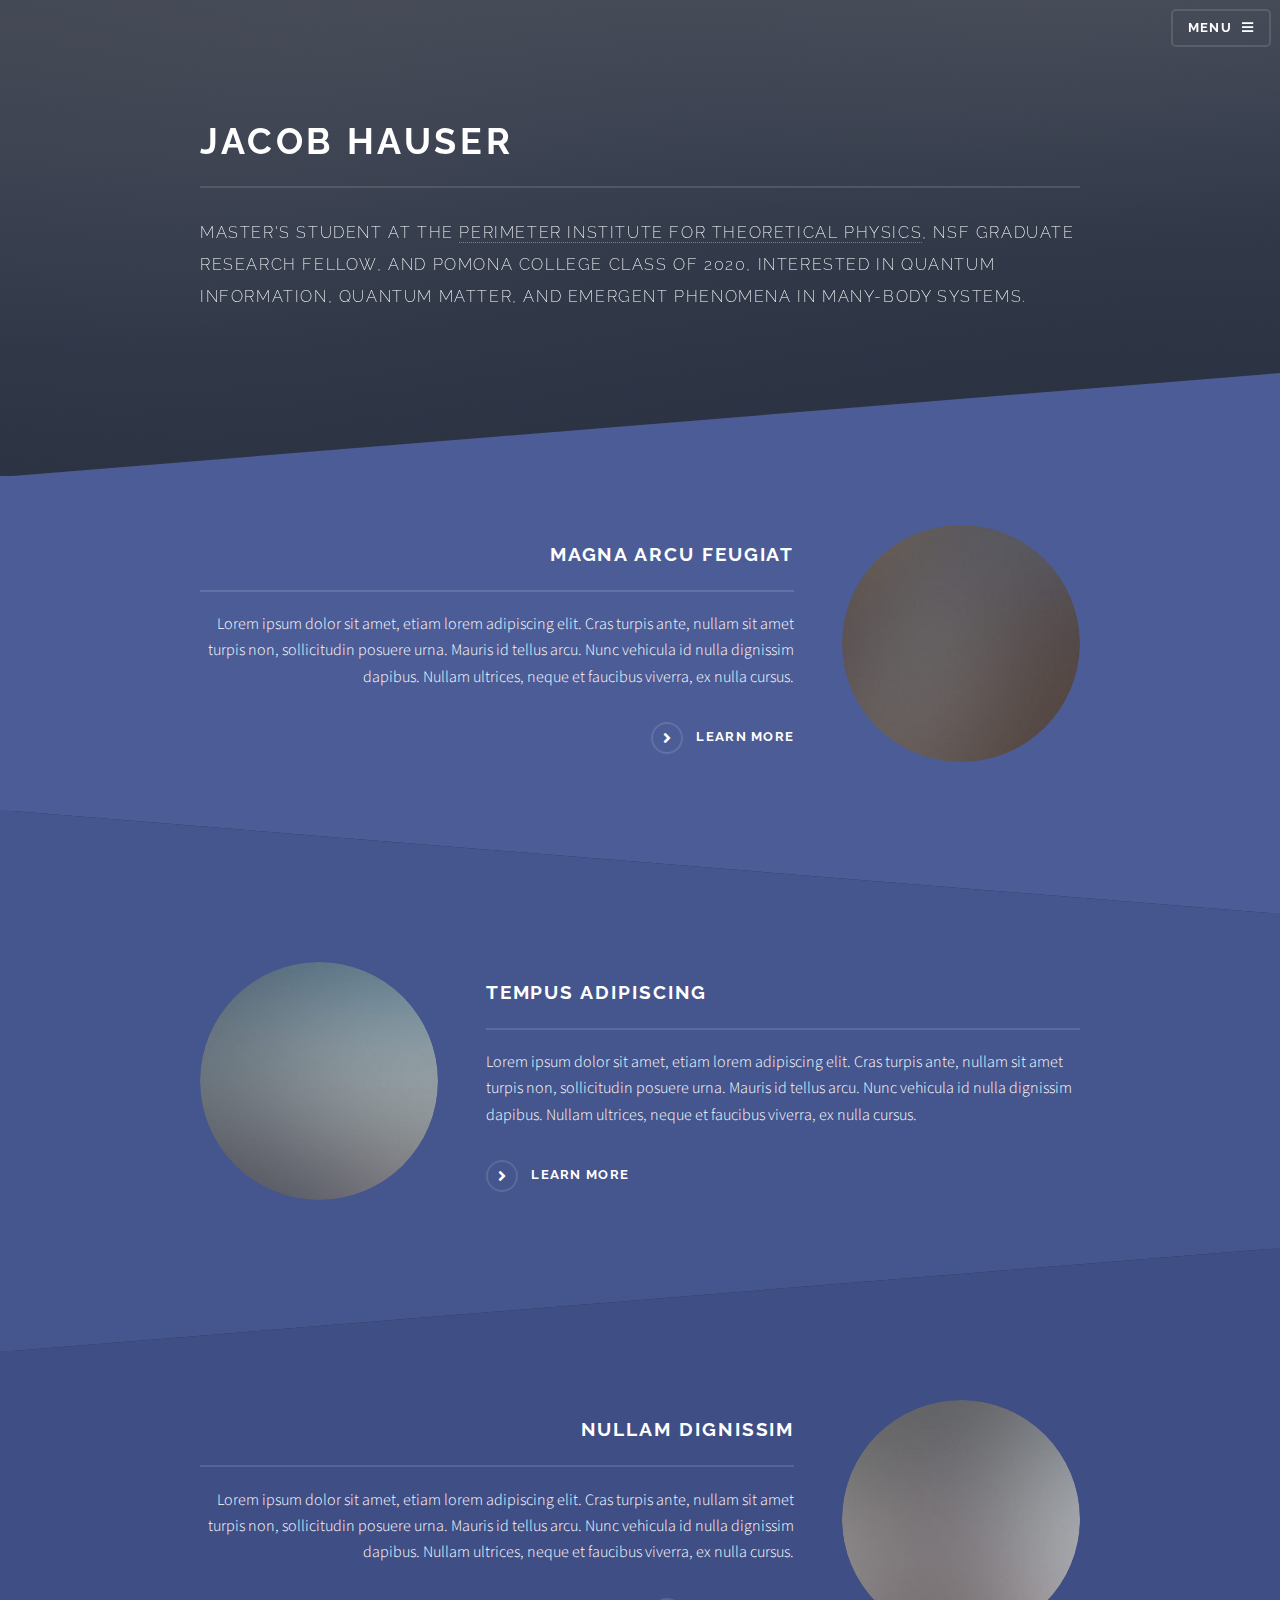
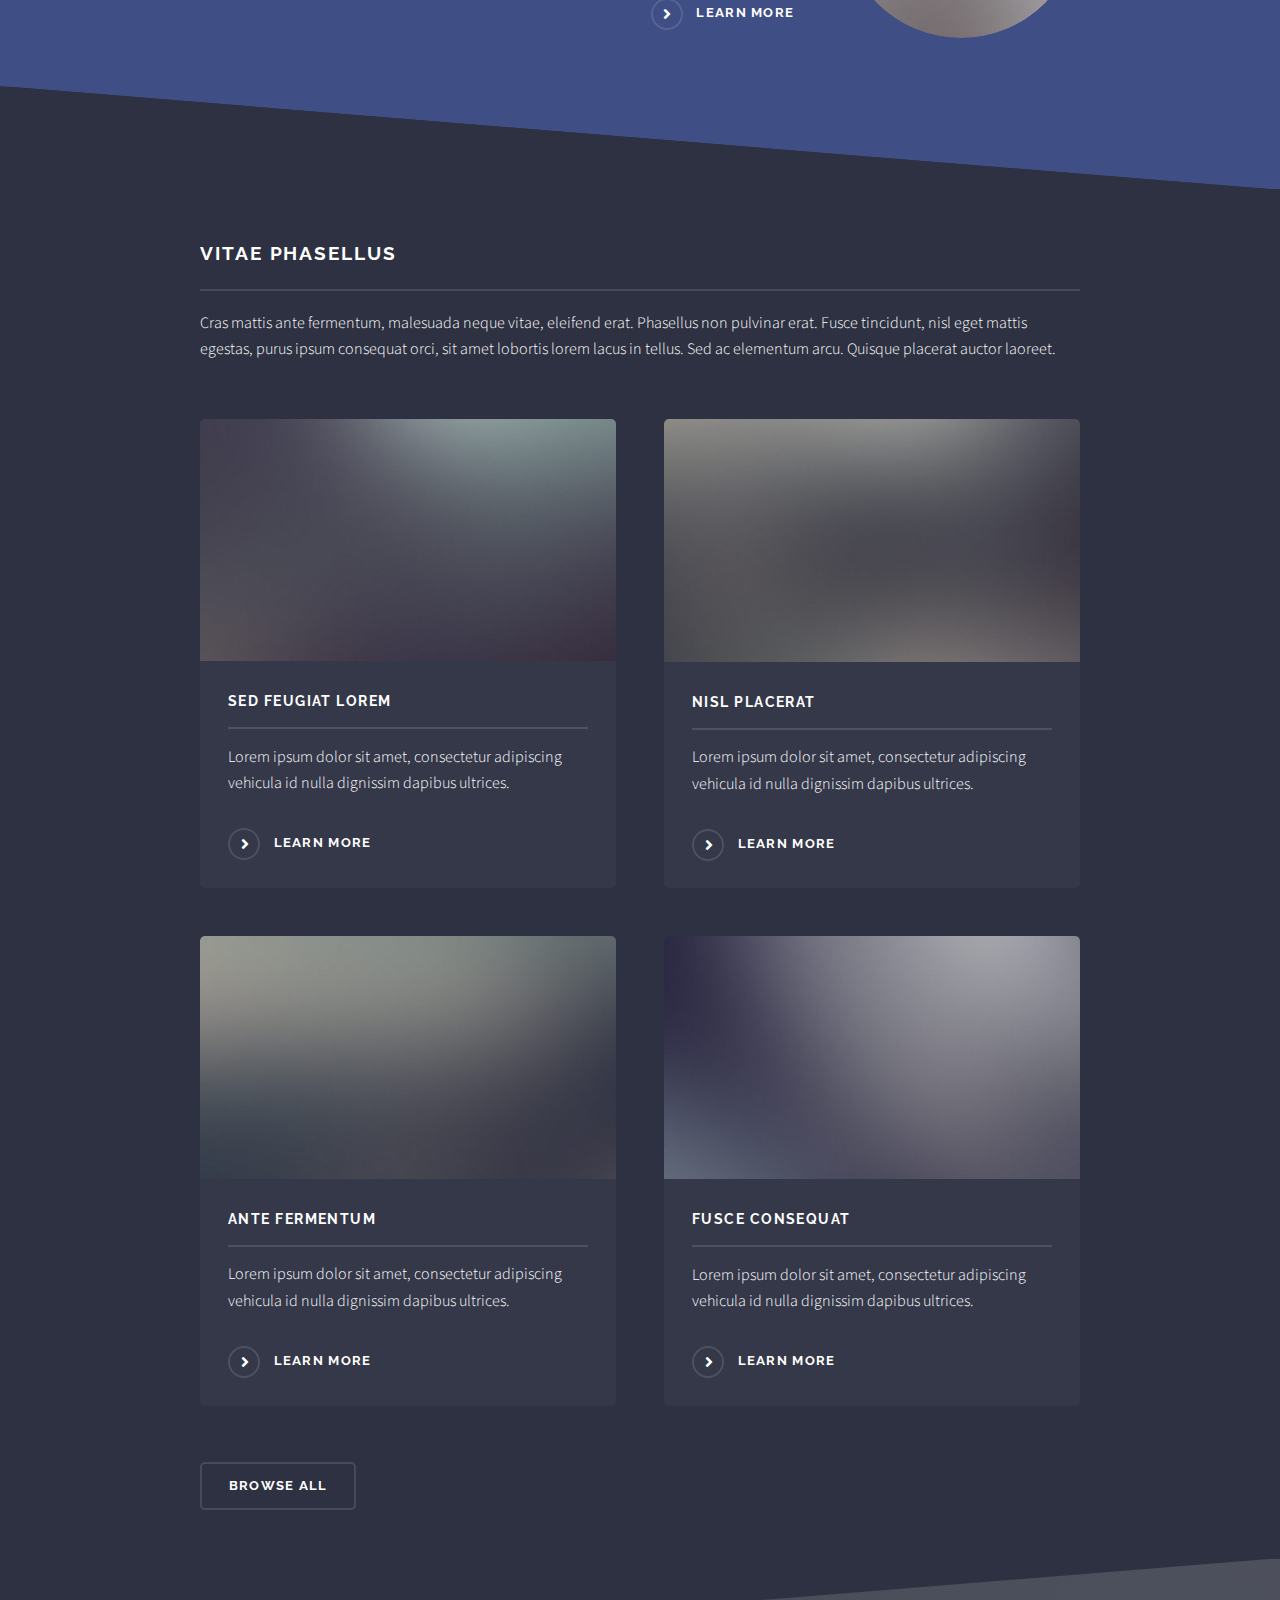
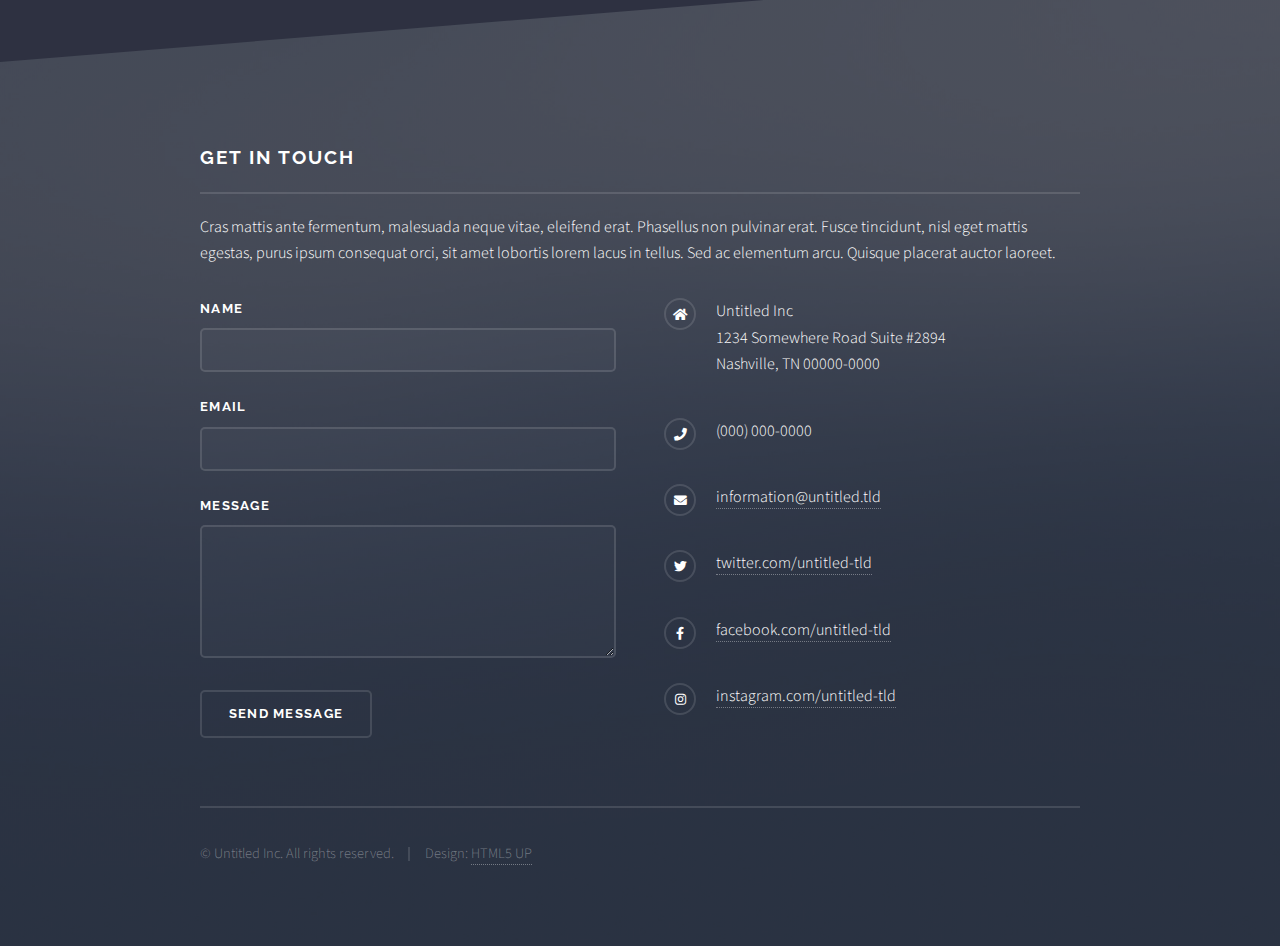
==== index.html @ 2968a106 "Title page" ====
<!DOCTYPE HTML>
<!--
    Assembled by Jacob Hauser using:

	Solid State by HTML5 UP
	html5up.net | @ajlkn
	Free for personal and commercial use under the CCA 3.0 license (html5up.net/license)
-->
<html>
	<head>
		<title>Jacob Hauser</title>
		<meta charset="utf-8" />
		<meta name="viewport" content="width=device-width, initial-scale=1, user-scalable=no" />
		<link rel="stylesheet" href="assets/css/main.css" />
		<noscript><link rel="stylesheet" href="assets/css/noscript.css" /></noscript>
	</head>
	<body class="is-preload">

		<!-- Page Wrapper -->
			<div id="page-wrapper">

				<!-- Header -->
					<header id="header" class="alt">
						<h1><a href="index.html">Jacob Hauser</a></h1>
						<nav>
							<a href="#menu">Menu</a>
						</nav>
					</header>

				<!-- Menu -->
					<nav id="menu">
						<div class="inner">
							<h2>Menu</h2>
							<ul class="links">
								<li><a href="index.html">Home</a></li>
								<li><a href="generic.html">Generic</a></li>
								<li><a href="elements.html">Elements</a></li>
							</ul>
							<a href="#" class="close">Close</a>
						</div>
					</nav>

				<!-- Banner -->
					<section id="banner">
						<div class="inner">
                            <!-- <div class="logo"><span class="icon fa-gem"></span></div> -->
							<h2>Jacob Hauser</h2>
                            <p>Master's student at the <a href="https://www.perimeterinstitute.ca/">Perimeter Institute for Theoretical Physics</a>, NSF Graduate Research Fellow, and Pomona College Class of 2020, interested in quantum information, quantum matter, and emergent phenomena in many-body systems.</p>
						</div>
					</section>

				<!-- Wrapper -->
					<section id="wrapper">

						<!-- One -->
							<section id="one" class="wrapper spotlight style1">
								<div class="inner">
									<a href="#" class="image"><img src="images/pic01.jpg" alt="" /></a>
									<div class="content">
										<h2 class="major">Magna arcu feugiat</h2>
										<p>Lorem ipsum dolor sit amet, etiam lorem adipiscing elit. Cras turpis ante, nullam sit amet turpis non, sollicitudin posuere urna. Mauris id tellus arcu. Nunc vehicula id nulla dignissim dapibus. Nullam ultrices, neque et faucibus viverra, ex nulla cursus.</p>
										<a href="#" class="special">Learn more</a>
									</div>
								</div>
							</section>

						<!-- Two -->
							<section id="two" class="wrapper alt spotlight style2">
								<div class="inner">
									<a href="#" class="image"><img src="images/pic02.jpg" alt="" /></a>
									<div class="content">
										<h2 class="major">Tempus adipiscing</h2>
										<p>Lorem ipsum dolor sit amet, etiam lorem adipiscing elit. Cras turpis ante, nullam sit amet turpis non, sollicitudin posuere urna. Mauris id tellus arcu. Nunc vehicula id nulla dignissim dapibus. Nullam ultrices, neque et faucibus viverra, ex nulla cursus.</p>
										<a href="#" class="special">Learn more</a>
									</div>
								</div>
							</section>

						<!-- Three -->
							<section id="three" class="wrapper spotlight style3">
								<div class="inner">
									<a href="#" class="image"><img src="images/pic03.jpg" alt="" /></a>
									<div class="content">
										<h2 class="major">Nullam dignissim</h2>
										<p>Lorem ipsum dolor sit amet, etiam lorem adipiscing elit. Cras turpis ante, nullam sit amet turpis non, sollicitudin posuere urna. Mauris id tellus arcu. Nunc vehicula id nulla dignissim dapibus. Nullam ultrices, neque et faucibus viverra, ex nulla cursus.</p>
										<a href="#" class="special">Learn more</a>
									</div>
								</div>
							</section>

						<!-- Four -->
							<section id="four" class="wrapper alt style1">
								<div class="inner">
									<h2 class="major">Vitae phasellus</h2>
									<p>Cras mattis ante fermentum, malesuada neque vitae, eleifend erat. Phasellus non pulvinar erat. Fusce tincidunt, nisl eget mattis egestas, purus ipsum consequat orci, sit amet lobortis lorem lacus in tellus. Sed ac elementum arcu. Quisque placerat auctor laoreet.</p>
									<section class="features">
										<article>
											<a href="#" class="image"><img src="images/pic04.jpg" alt="" /></a>
											<h3 class="major">Sed feugiat lorem</h3>
											<p>Lorem ipsum dolor sit amet, consectetur adipiscing vehicula id nulla dignissim dapibus ultrices.</p>
											<a href="#" class="special">Learn more</a>
										</article>
										<article>
											<a href="#" class="image"><img src="images/pic05.jpg" alt="" /></a>
											<h3 class="major">Nisl placerat</h3>
											<p>Lorem ipsum dolor sit amet, consectetur adipiscing vehicula id nulla dignissim dapibus ultrices.</p>
											<a href="#" class="special">Learn more</a>
										</article>
										<article>
											<a href="#" class="image"><img src="images/pic06.jpg" alt="" /></a>
											<h3 class="major">Ante fermentum</h3>
											<p>Lorem ipsum dolor sit amet, consectetur adipiscing vehicula id nulla dignissim dapibus ultrices.</p>
											<a href="#" class="special">Learn more</a>
										</article>
										<article>
											<a href="#" class="image"><img src="images/pic07.jpg" alt="" /></a>
											<h3 class="major">Fusce consequat</h3>
											<p>Lorem ipsum dolor sit amet, consectetur adipiscing vehicula id nulla dignissim dapibus ultrices.</p>
											<a href="#" class="special">Learn more</a>
										</article>
									</section>
									<ul class="actions">
										<li><a href="#" class="button">Browse All</a></li>
									</ul>
								</div>
							</section>

					</section>

				<!-- Footer -->
					<section id="footer">
						<div class="inner">
							<h2 class="major">Get in touch</h2>
							<p>Cras mattis ante fermentum, malesuada neque vitae, eleifend erat. Phasellus non pulvinar erat. Fusce tincidunt, nisl eget mattis egestas, purus ipsum consequat orci, sit amet lobortis lorem lacus in tellus. Sed ac elementum arcu. Quisque placerat auctor laoreet.</p>
							<form method="post" action="#">
								<div class="fields">
									<div class="field">
										<label for="name">Name</label>
										<input type="text" name="name" id="name" />
									</div>
									<div class="field">
										<label for="email">Email</label>
										<input type="email" name="email" id="email" />
									</div>
									<div class="field">
										<label for="message">Message</label>
										<textarea name="message" id="message" rows="4"></textarea>
									</div>
								</div>
								<ul class="actions">
									<li><input type="submit" value="Send Message" /></li>
								</ul>
							</form>
							<ul class="contact">
								<li class="icon solid fa-home">
									Untitled Inc<br />
									1234 Somewhere Road Suite #2894<br />
									Nashville, TN 00000-0000
								</li>
								<li class="icon solid fa-phone">(000) 000-0000</li>
								<li class="icon solid fa-envelope"><a href="#">information@untitled.tld</a></li>
								<li class="icon brands fa-twitter"><a href="#">twitter.com/untitled-tld</a></li>
								<li class="icon brands fa-facebook-f"><a href="#">facebook.com/untitled-tld</a></li>
								<li class="icon brands fa-instagram"><a href="#">instagram.com/untitled-tld</a></li>
							</ul>
							<ul class="copyright">
								<li>&copy; Untitled Inc. All rights reserved.</li><li>Design: <a href="http://html5up.net">HTML5 UP</a></li>
							</ul>
						</div>
					</section>

			</div>

		<!-- Scripts -->
			<script src="assets/js/jquery.min.js"></script>
			<script src="assets/js/jquery.scrollex.min.js"></script>
			<script src="assets/js/browser.min.js"></script>
			<script src="assets/js/breakpoints.min.js"></script>
			<script src="assets/js/util.js"></script>
			<script src="assets/js/main.js"></script>

	</body>
</html>
---- assets/css/main.css ----
@import url(fontawesome-all.min.css);
@import url("https://fonts.googleapis.com/css?family=Raleway:200,700|Source+Sans+Pro:300,600,300italic,600italic");

/*
	Solid State by HTML5 UP
	html5up.net | @ajlkn
	Free for personal and commercial use under the CCA 3.0 license (html5up.net/license)
*/

html, body, div, span, applet, object,
iframe, h1, h2, h3, h4, h5, h6, p, blockquote,
pre, a, abbr, acronym, address, big, cite,
code, del, dfn, em, img, ins, kbd, q, s, samp,
small, strike, strong, sub, sup, tt, var, b,
u, i, center, dl, dt, dd, ol, ul, li, fieldset,
form, label, legend, table, caption, tbody,
tfoot, thead, tr, th, td, article, aside,
canvas, details, embed, figure, figcaption,
footer, header, hgroup, menu, nav, output, ruby,
section, summary, time, mark, audio, video {
	margin: 0;
	padding: 0;
	border: 0;
	font-size: 100%;
	font: inherit;
	vertical-align: baseline;}

article, aside, details, figcaption, figure,
footer, header, hgroup, menu, nav, section {
	display: block;}

body {
	line-height: 1;
}

ol, ul {
	list-style: none;
}

blockquote, q {
	quotes: none;
}

	blockquote:before, blockquote:after, q:before, q:after {
		content: '';
		content: none;
	}

table {
	border-collapse: collapse;
	border-spacing: 0;
}

body {
	-webkit-text-size-adjust: none;
}

mark {
	background-color: transparent;
	color: inherit;
}

input::-moz-focus-inner {
	border: 0;
	padding: 0;
}

input, select, textarea {
	-moz-appearance: none;
	-webkit-appearance: none;
	-ms-appearance: none;
	appearance: none;
}

/* Basic */

	@-ms-viewport {
		width: device-width;
	}

	body {
		-ms-overflow-style: scrollbar;
	}

	@media screen and (max-width: 480px) {

		html, body {
			min-width: 320px;
		}

	}

	html {
		box-sizing: border-box;
	}

	*, *:before, *:after {
		box-sizing: inherit;
	}

	body {
		background-color: #2e3141;
		background-image: linear-gradient(to top, rgba(46, 49, 65, 0.8), rgba(46, 49, 65, 0.8)), url("../../images/bg.jpg");
		background-size: auto, cover;
		background-attachment: fixed, fixed;
		background-position: center, center;
	}

		body.is-preload *, body.is-preload *:before, body.is-preload *:after {
			-moz-animation: none !important;
			-webkit-animation: none !important;
			-ms-animation: none !important;
			animation: none !important;
			-moz-transition: none !important;
			-webkit-transition: none !important;
			-ms-transition: none !important;
			transition: none !important;
		}

/* Type */

	body, input, select, textarea {
		color: #ffffff;
		font-family: "Source Sans Pro", Helvetica, sans-serif;
		font-size: 16.5pt;
		font-weight: 300;
		line-height: 1.65;
	}

		@media screen and (max-width: 1680px) {

			body, input, select, textarea {
				font-size: 13pt;
			}

		}

		@media screen and (max-width: 1280px) {

			body, input, select, textarea {
				font-size: 12pt;
			}

		}

		@media screen and (max-width: 980px) {

			body, input, select, textarea {
				font-size: 12pt;
			}

		}

		@media screen and (max-width: 736px) {

			body, input, select, textarea {
				font-size: 12pt;
			}

		}

		@media screen and (max-width: 480px) {

			body, input, select, textarea {
				font-size: 12pt;
			}

		}

	a {
		-moz-transition: color 0.2s ease-in-out, border-bottom-color 0.2s ease-in-out;
		-webkit-transition: color 0.2s ease-in-out, border-bottom-color 0.2s ease-in-out;
		-ms-transition: color 0.2s ease-in-out, border-bottom-color 0.2s ease-in-out;
		transition: color 0.2s ease-in-out, border-bottom-color 0.2s ease-in-out;
		border-bottom: dotted 1px rgba(255, 255, 255, 0.35);
		color: #ffffff;
		text-decoration: none;
	}

		a:hover {
			border-bottom-color: transparent;
			color: #ffffff !important;
		}

		a.special:not(.button) {
			text-decoration: none;
			border-bottom: 0;
			display: block;
			font-family: Raleway, Helvetica, sans-serif;
			font-size: 0.8em;
			font-weight: 700;
			letter-spacing: 0.1em;
			margin: 0 0 2em 0;
			text-transform: uppercase;
		}

			a.special:not(.button):before {
				-moz-osx-font-smoothing: grayscale;
				-webkit-font-smoothing: antialiased;
				display: inline-block;
				font-style: normal;
				font-variant: normal;
				text-rendering: auto;
				line-height: 1;
				text-transform: none !important;
				font-family: 'Font Awesome 5 Free';
				font-weight: 900;
			}

			a.special:not(.button):before {
				-moz-transition: background-color 0.2s ease-in-out;
				-webkit-transition: background-color 0.2s ease-in-out;
				-ms-transition: background-color 0.2s ease-in-out;
				transition: background-color 0.2s ease-in-out;
				border-radius: 100%;
				border: solid 2px rgba(255, 255, 255, 0.125);
				content: '\f105';
				display: inline-block;
				font-size: 1.25em;
				height: 2em;
				line-height: 1.75em;
				margin-right: 0.85em;
				text-align: center;
				text-indent: 0.15em;
				vertical-align: middle;
				width: 2em;
			}

			a.special:not(.button):hover:before {
				background-color: rgba(255, 255, 255, 0.025);
			}

			a.special:not(.button):active:before {
				background-color: rgba(255, 255, 255, 0.075);
			}

	strong, b {
		color: #ffffff;
		font-weight: 600;
	}

	em, i {
		font-style: italic;
	}

	p {
		margin: 0 0 2em 0;
	}

	h1, h2, h3, h4, h5, h6 {
		color: #ffffff;
		font-family: Raleway, Helvetica, sans-serif;
		font-weight: 700;
		letter-spacing: 0.1em;
		margin: 0 0 1em 0;
		text-transform: uppercase;
	}

		h1 a, h2 a, h3 a, h4 a, h5 a, h6 a {
			color: inherit;
			text-decoration: none;
			border-bottom: 0;
		}

		h1 span, h2 span, h3 span, h4 span, h5 span, h6 span {
			font-weight: 200;
		}

		h1.major, h2.major, h3.major, h4.major, h5.major, h6.major {
			padding-bottom: 1em;
			border-bottom: solid 2px rgba(255, 255, 255, 0.125);
		}

	h2 {
		font-size: 1.2em;
	}

	h3 {
		font-size: 0.9em;
	}

	h4 {
		font-size: 0.7em;
	}

	h5 {
		font-size: 0.7em;
	}

	h6 {
		font-size: 0.7em;
	}

	@media screen and (max-width: 736px) {

		h2 {
			font-size: 1em;
		}

		h3 {
			font-size: 0.8em;
		}

	}

	sub {
		font-size: 0.8em;
		position: relative;
		top: 0.5em;
	}

	sup {
		font-size: 0.8em;
		position: relative;
		top: -0.5em;
	}

	blockquote {
		border-left: solid 4px rgba(255, 255, 255, 0.125);
		font-style: italic;
		margin: 0 0 2em 0;
		padding: 0.5em 0 0.5em 2em;
	}

	code {
		background: rgba(255, 255, 255, 0.025);
		border-radius: 5px;
		border: solid 2px rgba(255, 255, 255, 0.125);
		font-family: "Courier New", monospace;
		font-size: 0.9em;
		margin: 0 0.25em;
		padding: 0.25em 0.65em;
	}

	pre {
		-webkit-overflow-scrolling: touch;
		font-family: "Courier New", monospace;
		font-size: 0.9em;
		margin: 0 0 2em 0;
	}

		pre code {
			display: block;
			line-height: 1.75em;
			padding: 1em 1.5em;
			overflow-x: auto;
		}

	hr {
		border: 0;
		border-bottom: solid 2px rgba(255, 255, 255, 0.125);
		margin: 2.5em 0;
	}

		hr.major {
			margin: 4em 0;
		}

	.align-left {
		text-align: left;
	}

	.align-center {
		text-align: center;
	}

	.align-right {
		text-align: right;
	}

/* Row */

	.row {
		display: flex;
		flex-wrap: wrap;
		box-sizing: border-box;
		align-items: stretch;
	}

		.row > * {
			box-sizing: border-box;
		}

		.row.gtr-uniform > * > :last-child {
			margin-bottom: 0;
		}

		.row.aln-left {
			justify-content: flex-start;
		}

		.row.aln-center {
			justify-content: center;
		}

		.row.aln-right {
			justify-content: flex-end;
		}

		.row.aln-top {
			align-items: flex-start;
		}

		.row.aln-middle {
			align-items: center;
		}

		.row.aln-bottom {
			align-items: flex-end;
		}

		.row > .imp {
			order: -1;
		}

		.row > .col-1 {
			width: 8.33333%;
		}

		.row > .off-1 {
			margin-left: 8.33333%;
		}

		.row > .col-2 {
			width: 16.66667%;
		}

		.row > .off-2 {
			margin-left: 16.66667%;
		}

		.row > .col-3 {
			width: 25%;
		}

		.row > .off-3 {
			margin-left: 25%;
		}

		.row > .col-4 {
			width: 33.33333%;
		}

		.row > .off-4 {
			margin-left: 33.33333%;
		}

		.row > .col-5 {
			width: 41.66667%;
		}

		.row > .off-5 {
			margin-left: 41.66667%;
		}

		.row > .col-6 {
			width: 50%;
		}

		.row > .off-6 {
			margin-left: 50%;
		}

		.row > .col-7 {
			width: 58.33333%;
		}

		.row > .off-7 {
			margin-left: 58.33333%;
		}

		.row > .col-8 {
			width: 66.66667%;
		}

		.row > .off-8 {
			margin-left: 66.66667%;
		}

		.row > .col-9 {
			width: 75%;
		}

		.row > .off-9 {
			margin-left: 75%;
		}

		.row > .col-10 {
			width: 83.33333%;
		}

		.row > .off-10 {
			margin-left: 83.33333%;
		}

		.row > .col-11 {
			width: 91.66667%;
		}

		.row > .off-11 {
			margin-left: 91.66667%;
		}

		.row > .col-12 {
			width: 100%;
		}

		.row > .off-12 {
			margin-left: 100%;
		}

		.row.gtr-0 {
			margin-top: 0;
			margin-left: 0em;
		}

			.row.gtr-0 > * {
				padding: 0 0 0 0em;
			}

			.row.gtr-0.gtr-uniform {
				margin-top: 0em;
			}

				.row.gtr-0.gtr-uniform > * {
					padding-top: 0em;
				}

		.row.gtr-25 {
			margin-top: 0;
			margin-left: -0.4375em;
		}

			.row.gtr-25 > * {
				padding: 0 0 0 0.4375em;
			}

			.row.gtr-25.gtr-uniform {
				margin-top: -0.4375em;
			}

				.row.gtr-25.gtr-uniform > * {
					padding-top: 0.4375em;
				}

		.row.gtr-50 {
			margin-top: 0;
			margin-left: -0.875em;
		}

			.row.gtr-50 > * {
				padding: 0 0 0 0.875em;
			}

			.row.gtr-50.gtr-uniform {
				margin-top: -0.875em;
			}

				.row.gtr-50.gtr-uniform > * {
					padding-top: 0.875em;
				}

		.row {
			margin-top: 0;
			margin-left: -1.75em;
		}

			.row > * {
				padding: 0 0 0 1.75em;
			}

			.row.gtr-uniform {
				margin-top: -1.75em;
			}

				.row.gtr-uniform > * {
					padding-top: 1.75em;
				}

		.row.gtr-150 {
			margin-top: 0;
			margin-left: -2.625em;
		}

			.row.gtr-150 > * {
				padding: 0 0 0 2.625em;
			}

			.row.gtr-150.gtr-uniform {
				margin-top: -2.625em;
			}

				.row.gtr-150.gtr-uniform > * {
					padding-top: 2.625em;
				}

		.row.gtr-200 {
			margin-top: 0;
			margin-left: -3.5em;
		}

			.row.gtr-200 > * {
				padding: 0 0 0 3.5em;
			}

			.row.gtr-200.gtr-uniform {
				margin-top: -3.5em;
			}

				.row.gtr-200.gtr-uniform > * {
					padding-top: 3.5em;
				}

		@media screen and (max-width: 1680px) {

			.row {
				display: flex;
				flex-wrap: wrap;
				box-sizing: border-box;
				align-items: stretch;
			}

				.row > * {
					box-sizing: border-box;
				}

				.row.gtr-uniform > * > :last-child {
					margin-bottom: 0;
				}

				.row.aln-left {
					justify-content: flex-start;
				}

				.row.aln-center {
					justify-content: center;
				}

				.row.aln-right {
					justify-content: flex-end;
				}

				.row.aln-top {
					align-items: flex-start;
				}

				.row.aln-middle {
					align-items: center;
				}

				.row.aln-bottom {
					align-items: flex-end;
				}

				.row > .imp-xlarge {
					order: -1;
				}

				.row > .col-1-xlarge {
					width: 8.33333%;
				}

				.row > .off-1-xlarge {
					margin-left: 8.33333%;
				}

				.row > .col-2-xlarge {
					width: 16.66667%;
				}

				.row > .off-2-xlarge {
					margin-left: 16.66667%;
				}

				.row > .col-3-xlarge {
					width: 25%;
				}

				.row > .off-3-xlarge {
					margin-left: 25%;
				}

				.row > .col-4-xlarge {
					width: 33.33333%;
				}

				.row > .off-4-xlarge {
					margin-left: 33.33333%;
				}

				.row > .col-5-xlarge {
					width: 41.66667%;
				}

				.row > .off-5-xlarge {
					margin-left: 41.66667%;
				}

				.row > .col-6-xlarge {
					width: 50%;
				}

				.row > .off-6-xlarge {
					margin-left: 50%;
				}

				.row > .col-7-xlarge {
					width: 58.33333%;
				}

				.row > .off-7-xlarge {
					margin-left: 58.33333%;
				}

				.row > .col-8-xlarge {
					width: 66.66667%;
				}

				.row > .off-8-xlarge {
					margin-left: 66.66667%;
				}

				.row > .col-9-xlarge {
					width: 75%;
				}

				.row > .off-9-xlarge {
					margin-left: 75%;
				}

				.row > .col-10-xlarge {
					width: 83.33333%;
				}

				.row > .off-10-xlarge {
					margin-left: 83.33333%;
				}

				.row > .col-11-xlarge {
					width: 91.66667%;
				}

				.row > .off-11-xlarge {
					margin-left: 91.66667%;
				}

				.row > .col-12-xlarge {
					width: 100%;
				}

				.row > .off-12-xlarge {
					margin-left: 100%;
				}

				.row.gtr-0 {
					margin-top: 0;
					margin-left: 0em;
				}

					.row.gtr-0 > * {
						padding: 0 0 0 0em;
					}

					.row.gtr-0.gtr-uniform {
						margin-top: 0em;
					}

						.row.gtr-0.gtr-uniform > * {
							padding-top: 0em;
						}

				.row.gtr-25 {
					margin-top: 0;
					margin-left: -0.4375em;
				}

					.row.gtr-25 > * {
						padding: 0 0 0 0.4375em;
					}

					.row.gtr-25.gtr-uniform {
						margin-top: -0.4375em;
					}

						.row.gtr-25.gtr-uniform > * {
							padding-top: 0.4375em;
						}

				.row.gtr-50 {
					margin-top: 0;
					margin-left: -0.875em;
				}

					.row.gtr-50 > * {
						padding: 0 0 0 0.875em;
					}

					.row.gtr-50.gtr-uniform {
						margin-top: -0.875em;
					}

						.row.gtr-50.gtr-uniform > * {
							padding-top: 0.875em;
						}

				.row {
					margin-top: 0;
					margin-left: -1.75em;
				}

					.row > * {
						padding: 0 0 0 1.75em;
					}

					.row.gtr-uniform {
						margin-top: -1.75em;
					}

						.row.gtr-uniform > * {
							padding-top: 1.75em;
						}

				.row.gtr-150 {
					margin-top: 0;
					margin-left: -2.625em;
				}

					.row.gtr-150 > * {
						padding: 0 0 0 2.625em;
					}

					.row.gtr-150.gtr-uniform {
						margin-top: -2.625em;
					}

						.row.gtr-150.gtr-uniform > * {
							padding-top: 2.625em;
						}

				.row.gtr-200 {
					margin-top: 0;
					margin-left: -3.5em;
				}

					.row.gtr-200 > * {
						padding: 0 0 0 3.5em;
					}

					.row.gtr-200.gtr-uniform {
						margin-top: -3.5em;
					}

						.row.gtr-200.gtr-uniform > * {
							padding-top: 3.5em;
						}

		}

		@media screen and (max-width: 1280px) {

			.row {
				display: flex;
				flex-wrap: wrap;
				box-sizing: border-box;
				align-items: stretch;
			}

				.row > * {
					box-sizing: border-box;
				}

				.row.gtr-uniform > * > :last-child {
					margin-bottom: 0;
				}

				.row.aln-left {
					justify-content: flex-start;
				}

				.row.aln-center {
					justify-content: center;
				}

				.row.aln-right {
					justify-content: flex-end;
				}

				.row.aln-top {
					align-items: flex-start;
				}

				.row.aln-middle {
					align-items: center;
				}

				.row.aln-bottom {
					align-items: flex-end;
				}

				.row > .imp-large {
					order: -1;
				}

				.row > .col-1-large {
					width: 8.33333%;
				}

				.row > .off-1-large {
					margin-left: 8.33333%;
				}

				.row > .col-2-large {
					width: 16.66667%;
				}

				.row > .off-2-large {
					margin-left: 16.66667%;
				}

				.row > .col-3-large {
					width: 25%;
				}

				.row > .off-3-large {
					margin-left: 25%;
				}

				.row > .col-4-large {
					width: 33.33333%;
				}

				.row > .off-4-large {
					margin-left: 33.33333%;
				}

				.row > .col-5-large {
					width: 41.66667%;
				}

				.row > .off-5-large {
					margin-left: 41.66667%;
				}

				.row > .col-6-large {
					width: 50%;
				}

				.row > .off-6-large {
					margin-left: 50%;
				}

				.row > .col-7-large {
					width: 58.33333%;
				}

				.row > .off-7-large {
					margin-left: 58.33333%;
				}

				.row > .col-8-large {
					width: 66.66667%;
				}

				.row > .off-8-large {
					margin-left: 66.66667%;
				}

				.row > .col-9-large {
					width: 75%;
				}

				.row > .off-9-large {
					margin-left: 75%;
				}

				.row > .col-10-large {
					width: 83.33333%;
				}

				.row > .off-10-large {
					margin-left: 83.33333%;
				}

				.row > .col-11-large {
					width: 91.66667%;
				}

				.row > .off-11-large {
					margin-left: 91.66667%;
				}

				.row > .col-12-large {
					width: 100%;
				}

				.row > .off-12-large {
					margin-left: 100%;
				}

				.row.gtr-0 {
					margin-top: 0;
					margin-left: 0em;
				}

					.row.gtr-0 > * {
						padding: 0 0 0 0em;
					}

					.row.gtr-0.gtr-uniform {
						margin-top: 0em;
					}

						.row.gtr-0.gtr-uniform > * {
							padding-top: 0em;
						}

				.row.gtr-25 {
					margin-top: 0;
					margin-left: -0.4375em;
				}

					.row.gtr-25 > * {
						padding: 0 0 0 0.4375em;
					}

					.row.gtr-25.gtr-uniform {
						margin-top: -0.4375em;
					}

						.row.gtr-25.gtr-uniform > * {
							padding-top: 0.4375em;
						}

				.row.gtr-50 {
					margin-top: 0;
					margin-left: -0.875em;
				}

					.row.gtr-50 > * {
						padding: 0 0 0 0.875em;
					}

					.row.gtr-50.gtr-uniform {
						margin-top: -0.875em;
					}

						.row.gtr-50.gtr-uniform > * {
							padding-top: 0.875em;
						}

				.row {
					margin-top: 0;
					margin-left: -1.75em;
				}

					.row > * {
						padding: 0 0 0 1.75em;
					}

					.row.gtr-uniform {
						margin-top: -1.75em;
					}

						.row.gtr-uniform > * {
							padding-top: 1.75em;
						}

				.row.gtr-150 {
					margin-top: 0;
					margin-left: -2.625em;
				}

					.row.gtr-150 > * {
						padding: 0 0 0 2.625em;
					}

					.row.gtr-150.gtr-uniform {
						margin-top: -2.625em;
					}

						.row.gtr-150.gtr-uniform > * {
							padding-top: 2.625em;
						}

				.row.gtr-200 {
					margin-top: 0;
					margin-left: -3.5em;
				}

					.row.gtr-200 > * {
						padding: 0 0 0 3.5em;
					}

					.row.gtr-200.gtr-uniform {
						margin-top: -3.5em;
					}

						.row.gtr-200.gtr-uniform > * {
							padding-top: 3.5em;
						}

		}

		@media screen and (max-width: 980px) {

			.row {
				display: flex;
				flex-wrap: wrap;
				box-sizing: border-box;
				align-items: stretch;
			}

				.row > * {
					box-sizing: border-box;
				}

				.row.gtr-uniform > * > :last-child {
					margin-bottom: 0;
				}

				.row.aln-left {
					justify-content: flex-start;
				}

				.row.aln-center {
					justify-content: center;
				}

				.row.aln-right {
					justify-content: flex-end;
				}

				.row.aln-top {
					align-items: flex-start;
				}

				.row.aln-middle {
					align-items: center;
				}

				.row.aln-bottom {
					align-items: flex-end;
				}

				.row > .imp-medium {
					order: -1;
				}

				.row > .col-1-medium {
					width: 8.33333%;
				}

				.row > .off-1-medium {
					margin-left: 8.33333%;
				}

				.row > .col-2-medium {
					width: 16.66667%;
				}

				.row > .off-2-medium {
					margin-left: 16.66667%;
				}

				.row > .col-3-medium {
					width: 25%;
				}

				.row > .off-3-medium {
					margin-left: 25%;
				}

				.row > .col-4-medium {
					width: 33.33333%;
				}

				.row > .off-4-medium {
					margin-left: 33.33333%;
				}

				.row > .col-5-medium {
					width: 41.66667%;
				}

				.row > .off-5-medium {
					margin-left: 41.66667%;
				}

				.row > .col-6-medium {
					width: 50%;
				}

				.row > .off-6-medium {
					margin-left: 50%;
				}

				.row > .col-7-medium {
					width: 58.33333%;
				}

				.row > .off-7-medium {
					margin-left: 58.33333%;
				}

				.row > .col-8-medium {
					width: 66.66667%;
				}

				.row > .off-8-medium {
					margin-left: 66.66667%;
				}

				.row > .col-9-medium {
					width: 75%;
				}

				.row > .off-9-medium {
					margin-left: 75%;
				}

				.row > .col-10-medium {
					width: 83.33333%;
				}

				.row > .off-10-medium {
					margin-left: 83.33333%;
				}

				.row > .col-11-medium {
					width: 91.66667%;
				}

				.row > .off-11-medium {
					margin-left: 91.66667%;
				}

				.row > .col-12-medium {
					width: 100%;
				}

				.row > .off-12-medium {
					margin-left: 100%;
				}

				.row.gtr-0 {
					margin-top: 0;
					margin-left: 0em;
				}

					.row.gtr-0 > * {
						padding: 0 0 0 0em;
					}

					.row.gtr-0.gtr-uniform {
						margin-top: 0em;
					}

						.row.gtr-0.gtr-uniform > * {
							padding-top: 0em;
						}

				.row.gtr-25 {
					margin-top: 0;
					margin-left: -0.4375em;
				}

					.row.gtr-25 > * {
						padding: 0 0 0 0.4375em;
					}

					.row.gtr-25.gtr-uniform {
						margin-top: -0.4375em;
					}

						.row.gtr-25.gtr-uniform > * {
							padding-top: 0.4375em;
						}

				.row.gtr-50 {
					margin-top: 0;
					margin-left: -0.875em;
				}

					.row.gtr-50 > * {
						padding: 0 0 0 0.875em;
					}

					.row.gtr-50.gtr-uniform {
						margin-top: -0.875em;
					}

						.row.gtr-50.gtr-uniform > * {
							padding-top: 0.875em;
						}

				.row {
					margin-top: 0;
					margin-left: -1.75em;
				}

					.row > * {
						padding: 0 0 0 1.75em;
					}

					.row.gtr-uniform {
						margin-top: -1.75em;
					}

						.row.gtr-uniform > * {
							padding-top: 1.75em;
						}

				.row.gtr-150 {
					margin-top: 0;
					margin-left: -2.625em;
				}

					.row.gtr-150 > * {
						padding: 0 0 0 2.625em;
					}

					.row.gtr-150.gtr-uniform {
						margin-top: -2.625em;
					}

						.row.gtr-150.gtr-uniform > * {
							padding-top: 2.625em;
						}

				.row.gtr-200 {
					margin-top: 0;
					margin-left: -3.5em;
				}

					.row.gtr-200 > * {
						padding: 0 0 0 3.5em;
					}

					.row.gtr-200.gtr-uniform {
						margin-top: -3.5em;
					}

						.row.gtr-200.gtr-uniform > * {
							padding-top: 3.5em;
						}

		}

		@media screen and (max-width: 736px) {

			.row {
				display: flex;
				flex-wrap: wrap;
				box-sizing: border-box;
				align-items: stretch;
			}

				.row > * {
					box-sizing: border-box;
				}

				.row.gtr-uniform > * > :last-child {
					margin-bottom: 0;
				}

				.row.aln-left {
					justify-content: flex-start;
				}

				.row.aln-center {
					justify-content: center;
				}

				.row.aln-right {
					justify-content: flex-end;
				}

				.row.aln-top {
					align-items: flex-start;
				}

				.row.aln-middle {
					align-items: center;
				}

				.row.aln-bottom {
					align-items: flex-end;
				}

				.row > .imp-small {
					order: -1;
				}

				.row > .col-1-small {
					width: 8.33333%;
				}

				.row > .off-1-small {
					margin-left: 8.33333%;
				}

				.row > .col-2-small {
					width: 16.66667%;
				}

				.row > .off-2-small {
					margin-left: 16.66667%;
				}

				.row > .col-3-small {
					width: 25%;
				}

				.row > .off-3-small {
					margin-left: 25%;
				}

				.row > .col-4-small {
					width: 33.33333%;
				}

				.row > .off-4-small {
					margin-left: 33.33333%;
				}

				.row > .col-5-small {
					width: 41.66667%;
				}

				.row > .off-5-small {
					margin-left: 41.66667%;
				}

				.row > .col-6-small {
					width: 50%;
				}

				.row > .off-6-small {
					margin-left: 50%;
				}

				.row > .col-7-small {
					width: 58.33333%;
				}

				.row > .off-7-small {
					margin-left: 58.33333%;
				}

				.row > .col-8-small {
					width: 66.66667%;
				}

				.row > .off-8-small {
					margin-left: 66.66667%;
				}

				.row > .col-9-small {
					width: 75%;
				}

				.row > .off-9-small {
					margin-left: 75%;
				}

				.row > .col-10-small {
					width: 83.33333%;
				}

				.row > .off-10-small {
					margin-left: 83.33333%;
				}

				.row > .col-11-small {
					width: 91.66667%;
				}

				.row > .off-11-small {
					margin-left: 91.66667%;
				}

				.row > .col-12-small {
					width: 100%;
				}

				.row > .off-12-small {
					margin-left: 100%;
				}

				.row.gtr-0 {
					margin-top: 0;
					margin-left: 0em;
				}

					.row.gtr-0 > * {
						padding: 0 0 0 0em;
					}

					.row.gtr-0.gtr-uniform {
						margin-top: 0em;
					}

						.row.gtr-0.gtr-uniform > * {
							padding-top: 0em;
						}

				.row.gtr-25 {
					margin-top: 0;
					margin-left: -0.3125em;
				}

					.row.gtr-25 > * {
						padding: 0 0 0 0.3125em;
					}

					.row.gtr-25.gtr-uniform {
						margin-top: -0.3125em;
					}

						.row.gtr-25.gtr-uniform > * {
							padding-top: 0.3125em;
						}

				.row.gtr-50 {
					margin-top: 0;
					margin-left: -0.625em;
				}

					.row.gtr-50 > * {
						padding: 0 0 0 0.625em;
					}

					.row.gtr-50.gtr-uniform {
						margin-top: -0.625em;
					}

						.row.gtr-50.gtr-uniform > * {
							padding-top: 0.625em;
						}

				.row {
					margin-top: 0;
					margin-left: -1.25em;
				}

					.row > * {
						padding: 0 0 0 1.25em;
					}

					.row.gtr-uniform {
						margin-top: -1.25em;
					}

						.row.gtr-uniform > * {
							padding-top: 1.25em;
						}

				.row.gtr-150 {
					margin-top: 0;
					margin-left: -1.875em;
				}

					.row.gtr-150 > * {
						padding: 0 0 0 1.875em;
					}

					.row.gtr-150.gtr-uniform {
						margin-top: -1.875em;
					}

						.row.gtr-150.gtr-uniform > * {
							padding-top: 1.875em;
						}

				.row.gtr-200 {
					margin-top: 0;
					margin-left: -2.5em;
				}

					.row.gtr-200 > * {
						padding: 0 0 0 2.5em;
					}

					.row.gtr-200.gtr-uniform {
						margin-top: -2.5em;
					}

						.row.gtr-200.gtr-uniform > * {
							padding-top: 2.5em;
						}

		}

		@media screen and (max-width: 480px) {

			.row {
				display: flex;
				flex-wrap: wrap;
				box-sizing: border-box;
				align-items: stretch;
			}

				.row > * {
					box-sizing: border-box;
				}

				.row.gtr-uniform > * > :last-child {
					margin-bottom: 0;
				}

				.row.aln-left {
					justify-content: flex-start;
				}

				.row.aln-center {
					justify-content: center;
				}

				.row.aln-right {
					justify-content: flex-end;
				}

				.row.aln-top {
					align-items: flex-start;
				}

				.row.aln-middle {
					align-items: center;
				}

				.row.aln-bottom {
					align-items: flex-end;
				}

				.row > .imp-xsmall {
					order: -1;
				}

				.row > .col-1-xsmall {
					width: 8.33333%;
				}

				.row > .off-1-xsmall {
					margin-left: 8.33333%;
				}

				.row > .col-2-xsmall {
					width: 16.66667%;
				}

				.row > .off-2-xsmall {
					margin-left: 16.66667%;
				}

				.row > .col-3-xsmall {
					width: 25%;
				}

				.row > .off-3-xsmall {
					margin-left: 25%;
				}

				.row > .col-4-xsmall {
					width: 33.33333%;
				}

				.row > .off-4-xsmall {
					margin-left: 33.33333%;
				}

				.row > .col-5-xsmall {
					width: 41.66667%;
				}

				.row > .off-5-xsmall {
					margin-left: 41.66667%;
				}

				.row > .col-6-xsmall {
					width: 50%;
				}

				.row > .off-6-xsmall {
					margin-left: 50%;
				}

				.row > .col-7-xsmall {
					width: 58.33333%;
				}

				.row > .off-7-xsmall {
					margin-left: 58.33333%;
				}

				.row > .col-8-xsmall {
					width: 66.66667%;
				}

				.row > .off-8-xsmall {
					margin-left: 66.66667%;
				}

				.row > .col-9-xsmall {
					width: 75%;
				}

				.row > .off-9-xsmall {
					margin-left: 75%;
				}

				.row > .col-10-xsmall {
					width: 83.33333%;
				}

				.row > .off-10-xsmall {
					margin-left: 83.33333%;
				}

				.row > .col-11-xsmall {
					width: 91.66667%;
				}

				.row > .off-11-xsmall {
					margin-left: 91.66667%;
				}

				.row > .col-12-xsmall {
					width: 100%;
				}

				.row > .off-12-xsmall {
					margin-left: 100%;
				}

				.row.gtr-0 {
					margin-top: 0;
					margin-left: 0em;
				}

					.row.gtr-0 > * {
						padding: 0 0 0 0em;
					}

					.row.gtr-0.gtr-uniform {
						margin-top: 0em;
					}

						.row.gtr-0.gtr-uniform > * {
							padding-top: 0em;
						}

				.row.gtr-25 {
					margin-top: 0;
					margin-left: -0.3125em;
				}

					.row.gtr-25 > * {
						padding: 0 0 0 0.3125em;
					}

					.row.gtr-25.gtr-uniform {
						margin-top: -0.3125em;
					}

						.row.gtr-25.gtr-uniform > * {
							padding-top: 0.3125em;
						}

				.row.gtr-50 {
					margin-top: 0;
					margin-left: -0.625em;
				}

					.row.gtr-50 > * {
						padding: 0 0 0 0.625em;
					}

					.row.gtr-50.gtr-uniform {
						margin-top: -0.625em;
					}

						.row.gtr-50.gtr-uniform > * {
							padding-top: 0.625em;
						}

				.row {
					margin-top: 0;
					margin-left: -1.25em;
				}

					.row > * {
						padding: 0 0 0 1.25em;
					}

					.row.gtr-uniform {
						margin-top: -1.25em;
					}

						.row.gtr-uniform > * {
							padding-top: 1.25em;
						}

				.row.gtr-150 {
					margin-top: 0;
					margin-left: -1.875em;
				}

					.row.gtr-150 > * {
						padding: 0 0 0 1.875em;
					}

					.row.gtr-150.gtr-uniform {
						margin-top: -1.875em;
					}

						.row.gtr-150.gtr-uniform > * {
							padding-top: 1.875em;
						}

				.row.gtr-200 {
					margin-top: 0;
					margin-left: -2.5em;
				}

					.row.gtr-200 > * {
						padding: 0 0 0 2.5em;
					}

					.row.gtr-200.gtr-uniform {
						margin-top: -2.5em;
					}

						.row.gtr-200.gtr-uniform > * {
							padding-top: 2.5em;
						}

		}

		@media screen and (max-width: 360px) {

			.row {
				display: flex;
				flex-wrap: wrap;
				box-sizing: border-box;
				align-items: stretch;
			}

				.row > * {
					box-sizing: border-box;
				}

				.row.gtr-uniform > * > :last-child {
					margin-bottom: 0;
				}

				.row.aln-left {
					justify-content: flex-start;
				}

				.row.aln-center {
					justify-content: center;
				}

				.row.aln-right {
					justify-content: flex-end;
				}

				.row.aln-top {
					align-items: flex-start;
				}

				.row.aln-middle {
					align-items: center;
				}

				.row.aln-bottom {
					align-items: flex-end;
				}

				.row > .imp-xxsmall {
					order: -1;
				}

				.row > .col-1-xxsmall {
					width: 8.33333%;
				}

				.row > .off-1-xxsmall {
					margin-left: 8.33333%;
				}

				.row > .col-2-xxsmall {
					width: 16.66667%;
				}

				.row > .off-2-xxsmall {
					margin-left: 16.66667%;
				}

				.row > .col-3-xxsmall {
					width: 25%;
				}

				.row > .off-3-xxsmall {
					margin-left: 25%;
				}

				.row > .col-4-xxsmall {
					width: 33.33333%;
				}

				.row > .off-4-xxsmall {
					margin-left: 33.33333%;
				}

				.row > .col-5-xxsmall {
					width: 41.66667%;
				}

				.row > .off-5-xxsmall {
					margin-left: 41.66667%;
				}

				.row > .col-6-xxsmall {
					width: 50%;
				}

				.row > .off-6-xxsmall {
					margin-left: 50%;
				}

				.row > .col-7-xxsmall {
					width: 58.33333%;
				}

				.row > .off-7-xxsmall {
					margin-left: 58.33333%;
				}

				.row > .col-8-xxsmall {
					width: 66.66667%;
				}

				.row > .off-8-xxsmall {
					margin-left: 66.66667%;
				}

				.row > .col-9-xxsmall {
					width: 75%;
				}

				.row > .off-9-xxsmall {
					margin-left: 75%;
				}

				.row > .col-10-xxsmall {
					width: 83.33333%;
				}

				.row > .off-10-xxsmall {
					margin-left: 83.33333%;
				}

				.row > .col-11-xxsmall {
					width: 91.66667%;
				}

				.row > .off-11-xxsmall {
					margin-left: 91.66667%;
				}

				.row > .col-12-xxsmall {
					width: 100%;
				}

				.row > .off-12-xxsmall {
					margin-left: 100%;
				}

				.row.gtr-0 {
					margin-top: 0;
					margin-left: 0em;
				}

					.row.gtr-0 > * {
						padding: 0 0 0 0em;
					}

					.row.gtr-0.gtr-uniform {
						margin-top: 0em;
					}

						.row.gtr-0.gtr-uniform > * {
							padding-top: 0em;
						}

				.row.gtr-25 {
					margin-top: 0;
					margin-left: -0.3125em;
				}

					.row.gtr-25 > * {
						padding: 0 0 0 0.3125em;
					}

					.row.gtr-25.gtr-uniform {
						margin-top: -0.3125em;
					}

						.row.gtr-25.gtr-uniform > * {
							padding-top: 0.3125em;
						}

				.row.gtr-50 {
					margin-top: 0;
					margin-left: -0.625em;
				}

					.row.gtr-50 > * {
						padding: 0 0 0 0.625em;
					}

					.row.gtr-50.gtr-uniform {
						margin-top: -0.625em;
					}

						.row.gtr-50.gtr-uniform > * {
							padding-top: 0.625em;
						}

				.row {
					margin-top: 0;
					margin-left: -1.25em;
				}

					.row > * {
						padding: 0 0 0 1.25em;
					}

					.row.gtr-uniform {
						margin-top: -1.25em;
					}

						.row.gtr-uniform > * {
							padding-top: 1.25em;
						}

				.row.gtr-150 {
					margin-top: 0;
					margin-left: -1.875em;
				}

					.row.gtr-150 > * {
						padding: 0 0 0 1.875em;
					}

					.row.gtr-150.gtr-uniform {
						margin-top: -1.875em;
					}

						.row.gtr-150.gtr-uniform > * {
							padding-top: 1.875em;
						}

				.row.gtr-200 {
					margin-top: 0;
					margin-left: -2.5em;
				}

					.row.gtr-200 > * {
						padding: 0 0 0 2.5em;
					}

					.row.gtr-200.gtr-uniform {
						margin-top: -2.5em;
					}

						.row.gtr-200.gtr-uniform > * {
							padding-top: 2.5em;
						}

		}

/* Section/Article */

	section.special, article.special {
		text-align: center;
	}

/* Form */

	form {
		margin: 0 0 2em 0;
	}

		form > :last-child {
			margin-bottom: 0;
		}

		form > .fields {
			display: -moz-flex;
			display: -webkit-flex;
			display: -ms-flex;
			display: flex;
			-moz-flex-wrap: wrap;
			-webkit-flex-wrap: wrap;
			-ms-flex-wrap: wrap;
			flex-wrap: wrap;
			width: calc(100% + 3em);
			margin: -1.5em 0 2em -1.5em;
		}

			form > .fields > .field {
				-moz-flex-grow: 0;
				-webkit-flex-grow: 0;
				-ms-flex-grow: 0;
				flex-grow: 0;
				-moz-flex-shrink: 0;
				-webkit-flex-shrink: 0;
				-ms-flex-shrink: 0;
				flex-shrink: 0;
				padding: 1.5em 0 0 1.5em;
				width: calc(100% - 1.5em);
			}

				form > .fields > .field.half {
					width: calc(50% - 0.75em);
				}

				form > .fields > .field.third {
					width: calc(100%/3 - 0.5em);
				}

				form > .fields > .field.quarter {
					width: calc(25% - 0.375em);
				}

		@media screen and (max-width: 480px) {

			form > .fields {
				width: calc(100% + 3em);
				margin: -1.5em 0 2em -1.5em;
			}

				form > .fields > .field {
					padding: 1.5em 0 0 1.5em;
					width: calc(100% - 1.5em);
				}

					form > .fields > .field.half {
						width: calc(100% - 1.5em);
					}

					form > .fields > .field.third {
						width: calc(100% - 1.5em);
					}

					form > .fields > .field.quarter {
						width: calc(100% - 1.5em);
					}

		}

	label {
		color: #ffffff;
		display: block;
		font-family: Raleway, Helvetica, sans-serif;
		font-size: 0.8em;
		font-weight: 700;
		letter-spacing: 0.1em;
		margin: 0 0 0.7em 0;
		text-transform: uppercase;
	}

	input[type="text"],
	input[type="password"],
	input[type="email"],
	input[type="tel"],
	select,
	textarea {
		-moz-appearance: none;
		-webkit-appearance: none;
		-ms-appearance: none;
		appearance: none;
		background: rgba(255, 255, 255, 0.025);
		border-radius: 5px;
		border: none;
		border: solid 2px rgba(255, 255, 255, 0.125);
		color: inherit;
		display: block;
		outline: 0;
		padding: 0 1em;
		text-decoration: none;
		width: 100%;
	}

		input[type="text"]:invalid,
		input[type="password"]:invalid,
		input[type="email"]:invalid,
		input[type="tel"]:invalid,
		select:invalid,
		textarea:invalid {
			box-shadow: none;
		}

		input[type="text"]:focus,
		input[type="password"]:focus,
		input[type="email"]:focus,
		input[type="tel"]:focus,
		select:focus,
		textarea:focus {
			border-color: #5b6ba6;
		}

	select {
		background-image: url("data:image/svg+xml;charset=utf8,%3Csvg xmlns='http://www.w3.org/2000/svg' width='40' height='40' preserveAspectRatio='none' viewBox='0 0 40 40'%3E%3Cpath d='M9.4,12.3l10.4,10.4l10.4-10.4c0.2-0.2,0.5-0.4,0.9-0.4c0.3,0,0.6,0.1,0.9,0.4l3.3,3.3c0.2,0.2,0.4,0.5,0.4,0.9 c0,0.4-0.1,0.6-0.4,0.9L20.7,31.9c-0.2,0.2-0.5,0.4-0.9,0.4c-0.3,0-0.6-0.1-0.9-0.4L4.3,17.3c-0.2-0.2-0.4-0.5-0.4-0.9 c0-0.4,0.1-0.6,0.4-0.9l3.3-3.3c0.2-0.2,0.5-0.4,0.9-0.4S9.1,12.1,9.4,12.3z' fill='rgba(255, 255, 255, 0.125)' /%3E%3C/svg%3E");
		background-size: 1.25rem;
		background-repeat: no-repeat;
		background-position: calc(100% - 1rem) center;
		height: 2.75em;
		padding-right: 2.75em;
		text-overflow: ellipsis;
	}

		select option {
			color: #ffffff;
			background: #2e3141;
		}

		select:focus::-ms-value {
			background-color: transparent;
		}

		select::-ms-expand {
			display: none;
		}

	input[type="text"],
	input[type="password"],
	input[type="email"],
	select {
		height: 2.75em;
	}

	textarea {
		padding: 0.75em 1em;
	}

	input[type="checkbox"],
	input[type="radio"] {
		-moz-appearance: none;
		-webkit-appearance: none;
		-ms-appearance: none;
		appearance: none;
		display: block;
		float: left;
		margin-right: -2em;
		opacity: 0;
		width: 1em;
		z-index: -1;
	}

		input[type="checkbox"] + label,
		input[type="radio"] + label {
			text-decoration: none;
			color: #ffffff;
			cursor: pointer;
			display: inline-block;
			font-size: 1em;
			font-family: "Source Sans Pro", Helvetica, sans-serif;
			text-transform: none;
			letter-spacing: 0;
			font-weight: 300;
			padding-left: 2.4em;
			padding-right: 0.75em;
			position: relative;
		}

			input[type="checkbox"] + label:before,
			input[type="radio"] + label:before {
				-moz-osx-font-smoothing: grayscale;
				-webkit-font-smoothing: antialiased;
				display: inline-block;
				font-style: normal;
				font-variant: normal;
				text-rendering: auto;
				line-height: 1;
				text-transform: none !important;
				font-family: 'Font Awesome 5 Free';
				font-weight: 900;
			}

			input[type="checkbox"] + label:before,
			input[type="radio"] + label:before {
				background: rgba(255, 255, 255, 0.025);
				border-radius: 5px;
				border: solid 2px rgba(255, 255, 255, 0.125);
				content: '';
				display: inline-block;
				font-size: 0.8em;
				height: 2.0625em;
				left: 0;
				line-height: 2.0625em;
				position: absolute;
				text-align: center;
				top: 0;
				width: 2.0625em;
			}

		input[type="checkbox"]:checked + label:before,
		input[type="radio"]:checked + label:before {
			background: #ffffff;
			border-color: #ffffff;
			content: '\f00c';
			color: #2e3141;
		}

		input[type="checkbox"]:focus + label:before,
		input[type="radio"]:focus + label:before {
			border-color: #4c5c96;
		}

	input[type="checkbox"] + label:before {
		border-radius: 5px;
	}

	input[type="radio"] + label:before {
		border-radius: 100%;
	}

	::-webkit-input-placeholder {
		color: rgba(255, 255, 255, 0.35) !important;
		opacity: 1.0;
	}

	:-moz-placeholder {
		color: rgba(255, 255, 255, 0.35) !important;
		opacity: 1.0;
	}

	::-moz-placeholder {
		color: rgba(255, 255, 255, 0.35) !important;
		opacity: 1.0;
	}

	:-ms-input-placeholder {
		color: rgba(255, 255, 255, 0.35) !important;
		opacity: 1.0;
	}

/* Box */

	.box {
		border-radius: 5px;
		border: solid 2px rgba(255, 255, 255, 0.125);
		margin-bottom: 2em;
		padding: 1.5em;
	}

		.box > :last-child,
		.box > :last-child > :last-child,
		.box > :last-child > :last-child > :last-child {
			margin-bottom: 0;
		}

		.box.alt {
			border: 0;
			border-radius: 0;
			padding: 0;
		}

/* Icon */

	.icon {
		text-decoration: none;
		border-bottom: none;
		position: relative;
	}

		.icon:before {
			-moz-osx-font-smoothing: grayscale;
			-webkit-font-smoothing: antialiased;
			display: inline-block;
			font-style: normal;
			font-variant: normal;
			text-rendering: auto;
			line-height: 1;
			text-transform: none !important;
			font-family: 'Font Awesome 5 Free';
			font-weight: 400;
		}

		.icon > .label {
			display: none;
		}

		.icon:before {
			line-height: inherit;
		}

		.icon.solid:before {
			font-weight: 900;
		}

		.icon.brands:before {
			font-family: 'Font Awesome 5 Brands';
		}

/* Image */

	.image {
		border-radius: 5px;
		border: 0;
		display: inline-block;
		position: relative;
	}

		.image img {
			border-radius: 5px;
			display: block;
		}

		.image.left, .image.right {
			max-width: 40%;
		}

			.image.left img, .image.right img {
				width: 100%;
			}

		.image.left {
			float: left;
			padding: 0 1.5em 1em 0;
			top: 0.25em;
		}

		.image.right {
			float: right;
			padding: 0 0 1em 1.5em;
			top: 0.25em;
		}

		.image.fit {
			display: block;
			margin: 0 0 2em 0;
			width: 100%;
		}

			.image.fit img {
				width: 100%;
			}

		.image.main {
			display: block;
			margin: 0 0 3em 0;
			width: 100%;
		}

			.image.main img {
				width: 100%;
			}

/* List */

	ol {
		list-style: decimal;
		margin: 0 0 2em 0;
		padding-left: 1.25em;
	}

		ol li {
			padding-left: 0.25em;
		}

	ul {
		list-style: disc;
		margin: 0 0 2em 0;
		padding-left: 1em;
	}

		ul li {
			padding-left: 0.5em;
		}

		ul.alt {
			list-style: none;
			padding-left: 0;
		}

			ul.alt li {
				border-top: solid 1px rgba(255, 255, 255, 0.125);
				padding: 0.5em 0;
			}

				ul.alt li:first-child {
					border-top: 0;
					padding-top: 0;
				}

	dl {
		margin: 0 0 2em 0;
	}

		dl dt {
			display: block;
			font-weight: 600;
			margin: 0 0 1em 0;
		}

		dl dd {
			margin-left: 2em;
		}

/* Actions */

	ul.actions {
		display: -moz-flex;
		display: -webkit-flex;
		display: -ms-flex;
		display: flex;
		cursor: default;
		list-style: none;
		margin-left: -1em;
		padding-left: 0;
	}

		ul.actions li {
			padding: 0 0 0 1em;
			vertical-align: middle;
		}

		ul.actions.special {
			-moz-justify-content: center;
			-webkit-justify-content: center;
			-ms-justify-content: center;
			justify-content: center;
			width: 100%;
			margin-left: 0;
		}

			ul.actions.special li:first-child {
				padding-left: 0;
			}

		ul.actions.stacked {
			-moz-flex-direction: column;
			-webkit-flex-direction: column;
			-ms-flex-direction: column;
			flex-direction: column;
			margin-left: 0;
		}

			ul.actions.stacked li {
				padding: 1.3em 0 0 0;
			}

				ul.actions.stacked li:first-child {
					padding-top: 0;
				}

		ul.actions.fit {
			width: calc(100% + 1em);
		}

			ul.actions.fit li {
				-moz-flex-grow: 1;
				-webkit-flex-grow: 1;
				-ms-flex-grow: 1;
				flex-grow: 1;
				-moz-flex-shrink: 1;
				-webkit-flex-shrink: 1;
				-ms-flex-shrink: 1;
				flex-shrink: 1;
				width: 100%;
			}

				ul.actions.fit li > * {
					width: 100%;
				}

			ul.actions.fit.stacked {
				width: 100%;
			}

		@media screen and (max-width: 480px) {

			ul.actions:not(.fixed) {
				-moz-flex-direction: column;
				-webkit-flex-direction: column;
				-ms-flex-direction: column;
				flex-direction: column;
				margin-left: 0;
				width: 100% !important;
			}

				ul.actions:not(.fixed) li {
					-moz-flex-grow: 1;
					-webkit-flex-grow: 1;
					-ms-flex-grow: 1;
					flex-grow: 1;
					-moz-flex-shrink: 1;
					-webkit-flex-shrink: 1;
					-ms-flex-shrink: 1;
					flex-shrink: 1;
					padding: 1em 0 0 0;
					text-align: center;
					width: 100%;
				}

					ul.actions:not(.fixed) li > * {
						width: 100%;
					}

					ul.actions:not(.fixed) li:first-child {
						padding-top: 0;
					}

					ul.actions:not(.fixed) li input[type="submit"],
					ul.actions:not(.fixed) li input[type="reset"],
					ul.actions:not(.fixed) li input[type="button"],
					ul.actions:not(.fixed) li button,
					ul.actions:not(.fixed) li .button {
						width: 100%;
					}

						ul.actions:not(.fixed) li input[type="submit"].icon:before,
						ul.actions:not(.fixed) li input[type="reset"].icon:before,
						ul.actions:not(.fixed) li input[type="button"].icon:before,
						ul.actions:not(.fixed) li button.icon:before,
						ul.actions:not(.fixed) li .button.icon:before {
							margin-left: -0.5rem;
						}

		}

/* Icons */

	ul.icons {
		cursor: default;
		list-style: none;
		padding-left: 0;
	}

		ul.icons li {
			display: inline-block;
			padding: 0 1em 0 0;
		}

			ul.icons li:last-child {
				padding-right: 0;
			}

			ul.icons li .icon:before {
				font-size: 1.25em;
			}

/* Contact */

	ul.contact {
		list-style: none;
		padding: 0;
	}

		ul.contact li {
			text-decoration: none;
			margin: 2.5em 0 0 0;
			padding: 0 0 0 3.25em;
			position: relative;
		}

			ul.contact li:before {
				-moz-osx-font-smoothing: grayscale;
				-webkit-font-smoothing: antialiased;
				display: inline-block;
				font-style: normal;
				font-variant: normal;
				text-rendering: auto;
				line-height: 1;
				text-transform: none !important;
				font-family: 'Font Awesome 5 Free';
				font-weight: 400;
			}

			ul.contact li:before {
				border-radius: 100%;
				border: solid 2px rgba(255, 255, 255, 0.125);
				display: inline-block;
				font-size: 0.8em;
				height: 2.5em;
				left: 0;
				line-height: 2.35em;
				position: absolute;
				text-align: center;
				top: 0;
				width: 2.5em;
			}

			ul.contact li:first-child {
				margin-top: 0;
			}

		@media screen and (max-width: 736px) {

			ul.contact li {
				margin: 1.5em 0 0 0;
			}

		}

/* Pagination */

	ul.pagination {
		cursor: default;
		list-style: none;
		padding-left: 0;
	}

		ul.pagination li {
			display: inline-block;
			padding-left: 0;
			vertical-align: middle;
		}

			ul.pagination li > .page {
				-moz-transition: background-color 0.2s ease-in-out, color 0.2s ease-in-out;
				-webkit-transition: background-color 0.2s ease-in-out, color 0.2s ease-in-out;
				-ms-transition: background-color 0.2s ease-in-out, color 0.2s ease-in-out;
				transition: background-color 0.2s ease-in-out, color 0.2s ease-in-out;
				border-bottom: 0;
				border-radius: 5px;
				display: inline-block;
				height: 1.5em;
				line-height: 1.5em;
				margin: 0 0.125em;
				min-width: 1.5em;
				padding: 0 0.5em;
				text-align: center;
			}

				ul.pagination li > .page:hover {
					background-color: rgba(255, 255, 255, 0.025);
				}

				ul.pagination li > .page.active {
					background-color: #4c5c96;
				}

			ul.pagination li:first-child {
				padding-right: 0.75em;
			}

			ul.pagination li:last-child {
				padding-left: 0.75em;
			}

		@media screen and (max-width: 480px) {

			ul.pagination li:nth-child(n+2):nth-last-child(n+2) {
				display: none;
			}

			ul.pagination li .button {
				width: 100%;
			}

			ul.pagination li:first-child {
				width: calc(50% - 2px);
				text-align: left;
				padding-right: 0.325em;
			}

			ul.pagination li:last-child {
				width: calc(50% - 2px);
				text-align: right;
				padding-left: 0.325em;
			}

		}

/* Table */

	.table-wrapper {
		-webkit-overflow-scrolling: touch;
		overflow-x: auto;
	}

	table {
		margin: 0 0 2em 0;
		width: 100%;
	}

		table tbody tr {
			border: solid 1px rgba(255, 255, 255, 0.125);
			border-left: 0;
			border-right: 0;
		}

			table tbody tr:nth-child(2n + 1) {
				background-color: rgba(255, 255, 255, 0.025);
			}

		table td {
			padding: 0.75em 0.75em;
		}

		table th {
			color: #ffffff;
			font-size: 0.9em;
			font-weight: 600;
			padding: 0 0.75em 0.75em 0.75em;
			text-align: left;
		}

		table thead {
			border-bottom: solid 2px rgba(255, 255, 255, 0.125);
		}

		table tfoot {
			border-top: solid 2px rgba(255, 255, 255, 0.125);
		}

		table.alt {
			border-collapse: separate;
		}

			table.alt tbody tr td {
				border: solid 1px rgba(255, 255, 255, 0.125);
				border-left-width: 0;
				border-top-width: 0;
			}

				table.alt tbody tr td:first-child {
					border-left-width: 1px;
				}

			table.alt tbody tr:first-child td {
				border-top-width: 1px;
			}

			table.alt thead {
				border-bottom: 0;
			}

			table.alt tfoot {
				border-top: 0;
			}

/* Button */

	input[type="submit"],
	input[type="reset"],
	input[type="button"],
	button,
	.button {
		-moz-appearance: none;
		-webkit-appearance: none;
		-ms-appearance: none;
		appearance: none;
		-moz-transition: background-color 0.2s ease-in-out;
		-webkit-transition: background-color 0.2s ease-in-out;
		-ms-transition: background-color 0.2s ease-in-out;
		transition: background-color 0.2s ease-in-out;
		background-color: transparent;
		border-radius: 5px;
		border: 0;
		box-shadow: inset 0 0 0 2px rgba(255, 255, 255, 0.125);
		color: #ffffff !important;
		cursor: pointer;
		display: inline-block;
		font-family: Raleway, Helvetica, sans-serif;
		font-size: 0.8em;
		font-weight: 700;
		height: 3.75em;
		letter-spacing: 0.1em;
		line-height: 3.75em;
		padding: 0 2.25em;
		text-align: center;
		text-decoration: none;
		text-transform: uppercase;
		white-space: nowrap;
	}

		input[type="submit"]:hover,
		input[type="reset"]:hover,
		input[type="button"]:hover,
		button:hover,
		.button:hover {
			background-color: rgba(255, 255, 255, 0.025);
		}

		input[type="submit"]:active,
		input[type="reset"]:active,
		input[type="button"]:active,
		button:active,
		.button:active {
			background-color: rgba(255, 255, 255, 0.075);
		}

		input[type="submit"].icon:before,
		input[type="reset"].icon:before,
		input[type="button"].icon:before,
		button.icon:before,
		.button.icon:before {
			margin-right: 0.5em;
			color: rgba(255, 255, 255, 0.35);
		}

		input[type="submit"].primary,
		input[type="reset"].primary,
		input[type="button"].primary,
		button.primary,
		.button.primary {
			background-color: #4c5c96;
			box-shadow: none;
		}

			input[type="submit"].primary:hover,
			input[type="reset"].primary:hover,
			input[type="button"].primary:hover,
			button.primary:hover,
			.button.primary:hover {
				background-color: #53639e;
			}

			input[type="submit"].primary:active,
			input[type="reset"].primary:active,
			input[type="button"].primary:active,
			button.primary:active,
			.button.primary:active {
				background-color: #45558d;
			}

			input[type="submit"].primary.icon:before,
			input[type="reset"].primary.icon:before,
			input[type="button"].primary.icon:before,
			button.primary.icon:before,
			.button.primary.icon:before {
				color: #7985b0;
			}

		input[type="submit"].fit,
		input[type="reset"].fit,
		input[type="button"].fit,
		button.fit,
		.button.fit {
			width: 100%;
		}

		input[type="submit"].small,
		input[type="reset"].small,
		input[type="button"].small,
		button.small,
		.button.small {
			font-size: 0.6em;
		}

		input[type="submit"].large,
		input[type="reset"].large,
		input[type="button"].large,
		button.large,
		.button.large {
			font-size: 1em;
		}

		input[type="submit"].disabled, input[type="submit"]:disabled,
		input[type="reset"].disabled,
		input[type="reset"]:disabled,
		input[type="button"].disabled,
		input[type="button"]:disabled,
		button.disabled,
		button:disabled,
		.button.disabled,
		.button:disabled {
			opacity: 0.25;
		}

		@media screen and (max-width: 480px) {

			input[type="submit"],
			input[type="reset"],
			input[type="button"],
			button,
			.button {
				padding: 0;
			}

		}

/* Features */

	.features {
		display: -moz-flex;
		display: -webkit-flex;
		display: -ms-flex;
		display: flex;
		-moz-flex-wrap: wrap;
		-webkit-flex-wrap: wrap;
		-ms-flex-wrap: wrap;
		flex-wrap: wrap;
		margin: 0 0 2em 0;
	}

		.features article {
			padding: 1.75em 1.75em 0.1em 1.75em ;
			background-color: #353849;
			border-radius: 5px;
			margin: 1.5em 3em 1.5em 0;
			width: calc(50% - 1.5em);
		}

			.features article:nth-child(2n) {
				margin-right: 0;
			}

			.features article .image {
				border-radius: 5px 5px 0 0;
				display: block;
				margin-bottom: 1.75em;
				margin-left: -1.75em;
				margin-top: -1.75em;
				position: relative;
				width: calc(100% + 3.5em);
			}

				.features article .image img {
					border-radius: 5px 5px 0 0;
					width: 100%;
				}

		@media screen and (max-width: 980px) {

			.features article {
				margin: 1em 2em 1em 0;
				width: calc(50% - 1em);
			}

		}

		@media screen and (max-width: 736px) {

			.features article {
				padding: 1.5em 1.5em 0.1em 1.5em ;
				margin: 0.875em 1.75em 0.875em 0;
				width: calc(50% - 0.875em - 1px);
			}

				.features article .image {
					margin-bottom: 1.5em;
					margin-left: -1.5em;
					margin-top: -1.5em;
					width: calc(100% + 3em);
				}

		}

		@media screen and (max-width: 480px) {

			.features {
				display: block;
			}

				.features article {
					width: 100%;
					margin: 0 0 2em 0 !important;
				}

		}

/* Header */

	#header {
		-moz-transition: background-color 0.2s ease-in-out;
		-webkit-transition: background-color 0.2s ease-in-out;
		-ms-transition: background-color 0.2s ease-in-out;
		transition: background-color 0.2s ease-in-out;
		background-color: rgba(53, 56, 73, 0.95);
		height: 3.5em;
		left: 0;
		line-height: 3.5em;
		padding: 0 1.25em;
		position: fixed;
		top: 0;
		width: 100%;
		z-index: 10000;
	}

		#header h1 {
			-moz-transition: opacity 0.2s ease-in-out, visibility 0.2s;
			-webkit-transition: opacity 0.2s ease-in-out, visibility 0.2s;
			-ms-transition: opacity 0.2s ease-in-out, visibility 0.2s;
			transition: opacity 0.2s ease-in-out, visibility 0.2s;
			border-bottom: 0;
			font-size: 0.8em;
			margin-bottom: 0;
			opacity: 1;
			visibility: visible;
		}

			#header h1 a {
				border: 0;
			}

		#header nav {
			font-family: Raleway, Helvetica, sans-serif;
			font-size: 0.8em;
			font-weight: 700;
			height: 3em;
			letter-spacing: 0.1em;
			line-height: 3em;
			position: absolute;
			right: 0.7em;
			text-transform: uppercase;
			top: 0.7em;
		}

			#header nav a {
				border: 0;
				display: inline-block;
				padding: 0 1em;
			}

				#header nav a:before {
					float: right;
					margin-left: 0.75em;
				}

				#header nav a[href="#menu"] {
					text-decoration: none;
					-moz-transition: background-color 0.2s ease-in-out;
					-webkit-transition: background-color 0.2s ease-in-out;
					-ms-transition: background-color 0.2s ease-in-out;
					transition: background-color 0.2s ease-in-out;
					border-radius: 5px;
					box-shadow: inset 0 0 0 2px rgba(255, 255, 255, 0.125);
					padding: 0 1.35em;
				}

					#header nav a[href="#menu"]:before {
						-moz-osx-font-smoothing: grayscale;
						-webkit-font-smoothing: antialiased;
						display: inline-block;
						font-style: normal;
						font-variant: normal;
						text-rendering: auto;
						line-height: 1;
						text-transform: none !important;
						font-family: 'Font Awesome 5 Free';
						font-weight: 900;
					}

					#header nav a[href="#menu"]:before {
						content: '\f0c9';
						line-height: inherit;
					}

					#header nav a[href="#menu"]:hover {
						background-color: rgba(255, 255, 255, 0.025);
					}

					#header nav a[href="#menu"]:active {
						background-color: rgba(255, 255, 255, 0.075);
					}

		#header.alt {
			background-color: transparent;
		}

			#header.alt h1 {
				opacity: 0;
				visibility: hidden;
			}

		@media screen and (max-width: 736px) {

			#header {
				height: 2.75em;
				line-height: 2.75em;
			}

				#header nav {
					top: 0;
					right: 0;
					height: inherit;
					line-height: inherit;
				}

					#header nav a {
						height: inherit;
						line-height: inherit;
					}

						#header nav a[href="#menu"] {
							box-shadow: none;
							padding: 0 1em;
							border-radius: 0;
						}

							#header nav a[href="#menu"]:hover, #header nav a[href="#menu"]:active {
								background-color: inherit;
							}

		}

		@media screen and (max-width: 480px) {

			#header nav a[href="#menu"] {
				width: 4em;
				white-space: nowrap;
				text-indent: 4em;
				position: relative;
			}

				#header nav a[href="#menu"]:before {
					width: inherit;
					position: absolute;
					top: 0;
					left: 0;
					text-indent: 0;
					text-align: right;
					margin-left: 0;
					padding-right: 1.25em;
				}

		}

/* Menu */

	#page-wrapper {
		-moz-transition: -moz-filter 0.25s ease;
		-webkit-transition: -webkit-filter 0.25s ease;
		-ms-transition: -ms-filter 0.25s ease;
		transition: filter 0.25s ease;
	}

	#menu {
		-moz-align-items: center;
		-webkit-align-items: center;
		-ms-align-items: center;
		align-items: center;
		display: -moz-flex;
		display: -webkit-flex;
		display: -ms-flex;
		display: flex;
		-moz-justify-content: center;
		-webkit-justify-content: center;
		-ms-justify-content: center;
		justify-content: center;
		pointer-events: none;
		-moz-transition: opacity 0.35s ease, visibility 0.35s;
		-webkit-transition: opacity 0.35s ease, visibility 0.35s;
		-ms-transition: opacity 0.35s ease, visibility 0.35s;
		transition: opacity 0.35s ease, visibility 0.35s;
		-moz-user-select: none;
		-webkit-user-select: none;
		-ms-user-select: none;
		user-select: none;
		-webkit-tap-highlight-color: rgba(0, 0, 0, 0);
		background: rgba(46, 49, 65, 0.8);
		cursor: default;
		height: 100%;
		left: 0;
		opacity: 0;
		position: fixed;
		text-align: center;
		top: 0;
		visibility: hidden;
		width: 100%;
	}

		#menu .inner {
			padding: 2.5em 1.5em 0.5em 1.5em ;
			-moz-transform: translateY(0.5em);
			-webkit-transform: translateY(0.5em);
			-ms-transform: translateY(0.5em);
			transform: translateY(0.5em);
			-moz-transition: opacity 0.35s ease, -moz-transform 0.35s ease;
			-webkit-transition: opacity 0.35s ease, -webkit-transform 0.35s ease;
			-ms-transition: opacity 0.35s ease, -ms-transform 0.35s ease;
			transition: opacity 0.35s ease, transform 0.35s ease;
			-webkit-overflow-scrolling: touch;
			background: #4c5c96;
			border-radius: 5px;
			display: block;
			max-width: 100%;
			opacity: 0;
			position: relative;
			width: 18em;
		}

		#menu h2 {
			border-bottom: solid 2px rgba(255, 255, 255, 0.125);
			padding-bottom: 1em;
		}

		#menu .close {
			background-image: url("images/close.svg");
			background-position: 75% 25%;
			background-repeat: no-repeat;
			background-size: 2em 2em;
			border: 0;
			content: '';
			display: block;
			height: 4em;
			overflow: hidden;
			position: absolute;
			right: 0;
			text-align: center;
			text-indent: 4em;
			top: 0;
			width: 4em;
		}

		#menu .links {
			list-style: none;
			margin-bottom: 1.5em;
			padding: 0;
		}

			#menu .links li {
				padding: 0;
			}

				#menu .links li a {
					border-radius: 5px;
					border: 0;
					display: block;
					font-family: Raleway, Helvetica, sans-serif;
					font-size: 0.8em;
					font-weight: 200;
					letter-spacing: 0.1em;
					line-height: 1.85em;
					padding: 0.75em 0;
					text-transform: uppercase;
				}

					#menu .links li a:hover {
						background: #45558d;
					}

		@media screen and (max-width: 736px) {

			#menu .inner {
				max-height: 100%;
				overflow-y: auto;
				overflow-x: hidden;
			}

				#menu .inner .close {
					background-size: 1.5em 1.5em;
				}

		}

	body.is-menu-visible #page-wrapper {
		-moz-filter: blur(1.5px);
		-webkit-filter: blur(1.5px);
		-ms-filter: blur(1.5px);
		filter: blur(1.5px);
	}

	body.is-menu-visible #menu {
		pointer-events: auto;
		opacity: 1;
		visibility: visible;
	}

		body.is-menu-visible #menu .inner {
			-moz-transform: translateY(0);
			-webkit-transform: translateY(0);
			-ms-transform: translateY(0);
			transform: translateY(0);
			opacity: 1;
		}

/* Banner */

	#banner {
		padding: 10em 0 4.75em 0 ;
	}

		#banner .inner {
			margin: 0 auto;
			width: 55em;
		}

		#banner .logo {
			-moz-transition: opacity 2s ease, -moz-transform 1s ease;
			-webkit-transition: opacity 2s ease, -webkit-transform 1s ease;
			-ms-transition: opacity 2s ease, -ms-transform 1s ease;
			transition: opacity 2s ease, transform 1s ease;
			-moz-transform: translateY(0);
			-webkit-transform: translateY(0);
			-ms-transform: translateY(0);
			transform: translateY(0);
			opacity: 1;
			margin: 0 0 1.3em 0;
		}

			#banner .logo .icon {
				border-radius: 100%;
				border: solid 2px rgba(255, 255, 255, 0.125);
				cursor: default;
				display: inline-block;
				font-size: 2em;
				height: 2.25em;
				line-height: 2.25em;
				text-align: center;
				width: 2.25em;
			}

		#banner h2 {
			-moz-transition: opacity 0.5s ease, -moz-transform 0.5s ease, -moz-filter 0.25s ease;
			-webkit-transition: opacity 0.5s ease, -webkit-transform 0.5s ease, -webkit-filter 0.25s ease;
			-ms-transition: opacity 0.5s ease, -ms-transform 0.5s ease, -ms-filter 0.25s ease;
			transition: opacity 0.5s ease, transform 0.5s ease, filter 0.25s ease;
			-moz-transform: translateX(0);
			-webkit-transform: translateX(0);
			-ms-transform: translateX(0);
			transform: translateX(0);
			-moz-transition-delay: 0.65s;
			-webkit-transition-delay: 0.65s;
			-ms-transition-delay: 0.65s;
			transition-delay: 0.65s;
			-moz-filter: blur(0);
			-webkit-filter: blur(0);
			-ms-filter: blur(0);
			filter: blur(0);
			opacity: 1;
			border-bottom: solid 2px rgba(255, 255, 255, 0.125);
			font-size: 2.25em;
			margin-bottom: 0.8em;
			padding-bottom: 0.4em;
		}

		#banner p {
			-moz-transition: opacity 0.5s ease, -moz-transform 0.5s ease, -moz-filter 0.25s ease;
			-webkit-transition: opacity 0.5s ease, -webkit-transform 0.5s ease, -webkit-filter 0.25s ease;
			-ms-transition: opacity 0.5s ease, -ms-transform 0.5s ease, -ms-filter 0.25s ease;
			transition: opacity 0.5s ease, transform 0.5s ease, filter 0.25s ease;
			-moz-transform: translateX(0);
			-webkit-transform: translateX(0);
			-ms-transform: translateX(0);
			transform: translateX(0);
			-moz-transition-delay: 0.8s;
			-webkit-transition-delay: 0.8s;
			-ms-transition-delay: 0.8s;
			transition-delay: 0.8s;
			-moz-filter: blur(0);
			-webkit-filter: blur(0);
			-ms-filter: blur(0);
			filter: blur(0);
			opacity: 1;
			font-family: Raleway, Helvetica, sans-serif;
			font-size: 1em;
			font-weight: 200;
			letter-spacing: 0.1em;
			line-height: 2;
			text-transform: uppercase;
		}

		@media screen and (max-width: 1280px) {

			#banner {
				padding: 7em 0 8.25em 0 ;
				background-color: #2e3141;
				background-image: linear-gradient(to top, rgba(46, 49, 65, 0.8), rgba(46, 49, 65, 0.8)), url("../../images/bg.jpg");
				background-size: auto, cover;
				background-position: center, center;
				margin-bottom: -6.5em;
			}

		}

		@media screen and (max-width: 980px) {

			#banner {
				padding: 12em 3em 12.375em 3em ;
				margin-bottom: -4.75em;
			}

				#banner .inner {
					width: 100%;
				}

		}

		@media screen and (max-width: 736px) {

			#banner {
				padding: 5em 2em 4.25em 2em ;
				margin-bottom: -2.5em;
			}

				#banner .logo {
					margin: 0 0 1em 0;
				}

					#banner .logo .icon {
						font-size: 1.5em;
					}

				#banner h2 {
					font-size: 1.5em;
				}

				#banner p {
					font-size: 0.8em;
				}

		}

		body.is-preload #banner .logo {
			-moz-transform: translateY(0.5em);
			-webkit-transform: translateY(0.5em);
			-ms-transform: translateY(0.5em);
			transform: translateY(0.5em);
			opacity: 0;
		}

		body.is-preload #banner h2 {
			opacity: 0;
			-moz-transform: translateX(0.25em);
			-webkit-transform: translateX(0.25em);
			-ms-transform: translateX(0.25em);
			transform: translateX(0.25em);
			-moz-filter: blur(2px);
			-webkit-filter: blur(2px);
			-ms-filter: blur(2px);
			filter: blur(2px);
		}

		body.is-preload #banner p {
			opacity: 0;
			-moz-transform: translateX(0.5em);
			-webkit-transform: translateX(0.5em);
			-ms-transform: translateX(0.5em);
			transform: translateX(0.5em);
			-moz-filter: blur(2px);
			-webkit-filter: blur(2px);
			-ms-filter: blur(2px);
			filter: blur(2px);
		}

/* Wrapper */

	#wrapper > header {
		padding: 11em 0 2.25em 0 ;
	}

		#wrapper > header .inner {
			margin: 0 auto;
			width: 55em;
		}

		#wrapper > header h2 {
			border-bottom: solid 2px rgba(255, 255, 255, 0.125);
			font-size: 2em;
			margin-bottom: 0.8em;
			padding-bottom: 0.4em;
		}

		#wrapper > header p {
			font-family: Raleway, Helvetica, sans-serif;
			font-size: 1em;
			font-weight: 200;
			letter-spacing: 0.1em;
			line-height: 2;
			text-transform: uppercase;
		}

	@media screen and (max-width: 1280px) {

		#wrapper > header {
			padding: 9em 0 6.25em 0 ;
			background-color: #2e3141;
			background-image: linear-gradient(to top, rgba(46, 49, 65, 0.8), rgba(46, 49, 65, 0.8)), url("../../images/bg.jpg");
			background-size: auto, cover;
			background-position: center, 0% 30%;
			margin-bottom: -6.5em;
		}

	}

	@media screen and (max-width: 980px) {

		#wrapper > header {
			padding: 11em 3em 7.375em 3em ;
			background-size: auto, cover;
			background-position: center, 0% 0%;
			margin-bottom: -4.75em;
		}

			#wrapper > header .inner {
				width: 100%;
			}

	}

	@media screen and (max-width: 736px) {

		#wrapper > header {
			padding: 6.5em 2em 3em 2em ;
			background-size: auto, 125%;
			margin-bottom: -2.5em;
		}

			#wrapper > header h2 {
				font-size: 1.25em;
			}

			#wrapper > header p {
				font-size: 0.8em;
			}

	}

	.wrapper {
		background-color: #2e3141;
		margin: 6.5em 0;
		position: relative;
	}

		.wrapper:before, .wrapper:after {
			background-image: url("data:image/svg+xml;charset=utf8,%3Csvg xmlns='http://www.w3.org/2000/svg' width='100' height='100' viewBox='0 0 100 100' preserveAspectRatio='none'%3E%3Cpolygon points='0,100 100,0 100,100' style='fill:%232e3141%3B' /%3E%3C/svg%3E");
		}

		.wrapper:before {
			box-shadow: inset 0 -1px 0 0 #2e3141, 0 1px 0 0 #2e3141;
		}

		.wrapper:after {
			box-shadow: inset 0 -1px 0 0 #2e3141, 0 1px 0 0 #2e3141;
		}

		.wrapper:before, .wrapper:after {
			background-repeat: no-repeat;
			background-size: 100% 100%;
			content: '';
			display: block;
			height: 6.5em;
			position: absolute;
			width: 100%;
		}

		.wrapper:before {
			left: 0;
			top: -6.5em;
		}

		.wrapper:after {
			-moz-transform: scaleY(-1);
			-webkit-transform: scaleY(-1);
			-ms-transform: scaleY(-1);
			transform: scaleY(-1);
			bottom: -6.5em;
			left: 0;
		}

		.wrapper.alt:before {
			-moz-transform: scaleX(-1);
			-webkit-transform: scaleX(-1);
			-ms-transform: scaleX(-1);
			transform: scaleX(-1);
		}

		.wrapper.alt:after {
			-moz-transform: scaleY(-1) scaleX(-1);
			-webkit-transform: scaleY(-1) scaleX(-1);
			-ms-transform: scaleY(-1) scaleX(-1);
			transform: scaleY(-1) scaleX(-1);
		}

		.wrapper .inner {
			padding: 3em 0 1em 0 ;
			margin: 0 auto;
			width: 55em;
		}

		.wrapper.style2 {
			background-color: #353849;
		}

			.wrapper.style2:before, .wrapper.style2:after {
				background-image: url("data:image/svg+xml;charset=utf8,%3Csvg xmlns='http://www.w3.org/2000/svg' width='100' height='100' viewBox='0 0 100 100' preserveAspectRatio='none'%3E%3Cpolygon points='0,100 100,0 100,100' style='fill:%23353849%3B' /%3E%3C/svg%3E");
			}

			.wrapper.style2:before {
				box-shadow: inset 0 -1px 0 0 #353849, 0 1px 0 0 #353849;
			}

			.wrapper.style2:after {
				box-shadow: inset 0 -1px 0 0 #353849, 0 1px 0 0 #353849;
			}

		.wrapper.style3 {
			background-color: #3d4051;
		}

			.wrapper.style3:before, .wrapper.style3:after {
				background-image: url("data:image/svg+xml;charset=utf8,%3Csvg xmlns='http://www.w3.org/2000/svg' width='100' height='100' viewBox='0 0 100 100' preserveAspectRatio='none'%3E%3Cpolygon points='0,100 100,0 100,100' style='fill:%233d4051%3B' /%3E%3C/svg%3E");
			}

			.wrapper.style3:before {
				box-shadow: inset 0 -1px 0 0 #3d4051, 0 1px 0 0 #3d4051;
			}

			.wrapper.style3:after {
				box-shadow: inset 0 -1px 0 0 #3d4051, 0 1px 0 0 #3d4051;
			}

		.wrapper.style4 {
			background-color: #454858;
		}

			.wrapper.style4:before, .wrapper.style4:after {
				background-image: url("data:image/svg+xml;charset=utf8,%3Csvg xmlns='http://www.w3.org/2000/svg' width='100' height='100' viewBox='0 0 100 100' preserveAspectRatio='none'%3E%3Cpolygon points='0,100 100,0 100,100' style='fill:%23454858%3B' /%3E%3C/svg%3E");
			}

			.wrapper.style4:before {
				box-shadow: inset 0 -1px 0 0 #454858, 0 1px 0 0 #454858;
			}

			.wrapper.style4:after {
				box-shadow: inset 0 -1px 0 0 #454858, 0 1px 0 0 #454858;
			}

		.wrapper.style5 {
			background-color: #4d5060;
		}

			.wrapper.style5:before, .wrapper.style5:after {
				background-image: url("data:image/svg+xml;charset=utf8,%3Csvg xmlns='http://www.w3.org/2000/svg' width='100' height='100' viewBox='0 0 100 100' preserveAspectRatio='none'%3E%3Cpolygon points='0,100 100,0 100,100' style='fill:%234d5060%3B' /%3E%3C/svg%3E");
			}

			.wrapper.style5:before {
				box-shadow: inset 0 -1px 0 0 #4d5060, 0 1px 0 0 #4d5060;
			}

			.wrapper.style5:after {
				box-shadow: inset 0 -1px 0 0 #4d5060, 0 1px 0 0 #4d5060;
			}

		.wrapper.style6 {
			background-color: #555867;
		}

			.wrapper.style6:before, .wrapper.style6:after {
				background-image: url("data:image/svg+xml;charset=utf8,%3Csvg xmlns='http://www.w3.org/2000/svg' width='100' height='100' viewBox='0 0 100 100' preserveAspectRatio='none'%3E%3Cpolygon points='0,100 100,0 100,100' style='fill:%23555867%3B' /%3E%3C/svg%3E");
			}

			.wrapper.style6:before {
				box-shadow: inset 0 -1px 0 0 #555867, 0 1px 0 0 #555867;
			}

			.wrapper.style6:after {
				box-shadow: inset 0 -1px 0 0 #555867, 0 1px 0 0 #555867;
			}

		.wrapper.spotlight {
			background-color: #4c5c96;
		}

			.wrapper.spotlight:before, .wrapper.spotlight:after {
				background-image: url("data:image/svg+xml;charset=utf8,%3Csvg xmlns='http://www.w3.org/2000/svg' width='100' height='100' viewBox='0 0 100 100' preserveAspectRatio='none'%3E%3Cpolygon points='0,100 100,0 100,100' style='fill:%234c5c96%3B' /%3E%3C/svg%3E");
			}

			.wrapper.spotlight:before {
				box-shadow: inset 0 -1px 0 0 #4c5c96, 0 1px 0 0 #4c5c96;
			}

			.wrapper.spotlight:after {
				box-shadow: inset 0 -1px 0 0 #4c5c96, 0 1px 0 0 #4c5c96;
			}

			.wrapper.spotlight .inner {
				display: -moz-flex;
				display: -webkit-flex;
				display: -ms-flex;
				display: flex;
				-moz-align-items: center;
				-webkit-align-items: center;
				-ms-align-items: center;
				align-items: center;
				-moz-flex-direction: row;
				-webkit-flex-direction: row;
				-ms-flex-direction: row;
				flex-direction: row;
			}

			.wrapper.spotlight .image {
				border-radius: 100%;
				margin: 0 3em 2em 0;
				width: 22em;
				overflow: hidden;
				-ms-flex: 1;
			}

				.wrapper.spotlight .image img {
					border-radius: 100%;
					width: 100%;
				}

			.wrapper.spotlight .content {
				width: 100%;
				-ms-flex: 2;
			}

			.wrapper.spotlight:nth-child(2n - 1) .inner {
				-moz-flex-direction: row-reverse;
				-webkit-flex-direction: row-reverse;
				-ms-flex-direction: row-reverse;
				flex-direction: row-reverse;
				text-align: right;
			}

			.wrapper.spotlight:nth-child(2n - 1) .image {
				margin: 0 0 2em 3em;
			}

			.wrapper.spotlight.style2 {
				background-color: #45558d;
			}

				.wrapper.spotlight.style2:before, .wrapper.spotlight.style2:after {
					background-image: url("data:image/svg+xml;charset=utf8,%3Csvg xmlns='http://www.w3.org/2000/svg' width='100' height='100' viewBox='0 0 100 100' preserveAspectRatio='none'%3E%3Cpolygon points='0,100 100,0 100,100' style='fill:%2345558d%3B' /%3E%3C/svg%3E");
				}

				.wrapper.spotlight.style2:before {
					box-shadow: inset 0 -1px 0 0 #45558d, 0 1px 0 0 #45558d;
				}

				.wrapper.spotlight.style2:after {
					box-shadow: inset 0 -1px 0 0 #45558d, 0 1px 0 0 #45558d;
				}

			.wrapper.spotlight.style3 {
				background-color: #3f4e85;
			}

				.wrapper.spotlight.style3:before, .wrapper.spotlight.style3:after {
					background-image: url("data:image/svg+xml;charset=utf8,%3Csvg xmlns='http://www.w3.org/2000/svg' width='100' height='100' viewBox='0 0 100 100' preserveAspectRatio='none'%3E%3Cpolygon points='0,100 100,0 100,100' style='fill:%233f4e85%3B' /%3E%3C/svg%3E");
				}

				.wrapper.spotlight.style3:before {
					box-shadow: inset 0 -1px 0 0 #3f4e85, 0 1px 0 0 #3f4e85;
				}

				.wrapper.spotlight.style3:after {
					box-shadow: inset 0 -1px 0 0 #3f4e85, 0 1px 0 0 #3f4e85;
				}

			.wrapper.spotlight.style4 {
				background-color: #39477c;
			}

				.wrapper.spotlight.style4:before, .wrapper.spotlight.style4:after {
					background-image: url("data:image/svg+xml;charset=utf8,%3Csvg xmlns='http://www.w3.org/2000/svg' width='100' height='100' viewBox='0 0 100 100' preserveAspectRatio='none'%3E%3Cpolygon points='0,100 100,0 100,100' style='fill:%2339477c%3B' /%3E%3C/svg%3E");
				}

				.wrapper.spotlight.style4:before {
					box-shadow: inset 0 -1px 0 0 #39477c, 0 1px 0 0 #39477c;
				}

				.wrapper.spotlight.style4:after {
					box-shadow: inset 0 -1px 0 0 #39477c, 0 1px 0 0 #39477c;
				}

			.wrapper.spotlight.style5 {
				background-color: #324072;
			}

				.wrapper.spotlight.style5:before, .wrapper.spotlight.style5:after {
					background-image: url("data:image/svg+xml;charset=utf8,%3Csvg xmlns='http://www.w3.org/2000/svg' width='100' height='100' viewBox='0 0 100 100' preserveAspectRatio='none'%3E%3Cpolygon points='0,100 100,0 100,100' style='fill:%23324072%3B' /%3E%3C/svg%3E");
				}

				.wrapper.spotlight.style5:before {
					box-shadow: inset 0 -1px 0 0 #324072, 0 1px 0 0 #324072;
				}

				.wrapper.spotlight.style5:after {
					box-shadow: inset 0 -1px 0 0 #324072, 0 1px 0 0 #324072;
				}

			.wrapper.spotlight.style6 {
				background-color: #2d3a69;
			}

				.wrapper.spotlight.style6:before, .wrapper.spotlight.style6:after {
					background-image: url("data:image/svg+xml;charset=utf8,%3Csvg xmlns='http://www.w3.org/2000/svg' width='100' height='100' viewBox='0 0 100 100' preserveAspectRatio='none'%3E%3Cpolygon points='0,100 100,0 100,100' style='fill:%232d3a69%3B' /%3E%3C/svg%3E");
				}

				.wrapper.spotlight.style6:before {
					box-shadow: inset 0 -1px 0 0 #2d3a69, 0 1px 0 0 #2d3a69;
				}

				.wrapper.spotlight.style6:after {
					box-shadow: inset 0 -1px 0 0 #2d3a69, 0 1px 0 0 #2d3a69;
				}

		@media screen and (max-width: 980px) {

			.wrapper {
				margin: 4.75em 0;
			}

				.wrapper:before, .wrapper:after {
					height: 4.75em;
				}

				.wrapper:before {
					top: -4.75em;
				}

				.wrapper:after {
					bottom: -4.75em;
					left: 0;
				}

				.wrapper .inner {
					padding: 3em 3em 1em 3em ;
					width: 100%;
				}

				.wrapper.spotlight .image {
					margin: 0 2em 2em 0;
					width: 32em;
				}

				.wrapper.spotlight:nth-child(2n - 1) .image {
					margin: 0 0 2em 2em;
				}

		}

		@media screen and (max-width: 736px) {

			.wrapper {
				margin: 2.5em 0;
			}

				.wrapper:before, .wrapper:after {
					height: 2.5em;
				}

				.wrapper:before {
					top: -2.5em;
				}

				.wrapper:after {
					bottom: -2.5em;
					left: 0;
				}

				.wrapper .inner {
					padding: 2em 2em 0.1em 2em ;
				}

				.wrapper.spotlight .inner {
					-moz-align-items: -moz-flex-start;
					-webkit-align-items: -webkit-flex-start;
					-ms-align-items: -ms-flex-start;
					align-items: flex-start;
				}

				.wrapper.spotlight .image {
					width: 19em;
					margin: 0 1.75em 2em 0;
				}

				.wrapper.spotlight:nth-child(2n - 1) .image {
					margin: 0 0 2em 1.75em;
				}

		}

		@media screen and (max-width: 480px) {

			.wrapper.spotlight .inner {
				display: block;
			}

			.wrapper.spotlight .image {
				margin: 0 0 1em 0 !important;
				max-width: 85%;
				width: 12em;
			}

		}

		@media screen and (max-width: 360px) {

			.wrapper .inner {
				padding: 2em 1.5em 0.1em 1.5em ;
			}

		}

/* Footer */

	#footer .inner {
		padding: 5em 0 3em 0 ;
		display: -moz-flex;
		display: -webkit-flex;
		display: -ms-flex;
		display: flex;
		-moz-flex-direction: row;
		-webkit-flex-direction: row;
		-ms-flex-direction: row;
		flex-direction: row;
		-moz-flex-wrap: wrap;
		-webkit-flex-wrap: wrap;
		-ms-flex-wrap: wrap;
		flex-wrap: wrap;
		margin: 0 auto;
		width: 55em;
	}

		#footer .inner > * {
			width: 100%;
		}

		#footer .inner form {
			margin: 0 3em 0 0;
			width: calc(50% - 1.5em);
		}

		#footer .inner .contact {
			width: calc(50% - 1.5em);
		}

		#footer .inner .copyright {
			border-top: solid 2px rgba(255, 255, 255, 0.125);
			list-style: none;
			margin: 4em 0 2em 0;
			padding: 2em 0 0 0;
			width: 100%;
		}

			#footer .inner .copyright li {
				border-left: solid 2px rgba(255, 255, 255, 0.125);
				color: rgba(255, 255, 255, 0.35);
				display: inline-block;
				font-size: 0.9em;
				line-height: 1;
				margin-left: 1em;
				padding: 0;
				padding-left: 1em;
			}

				#footer .inner .copyright li:first-child {
					border-left: 0;
					margin-left: 0;
					padding-left: 0;
				}

				#footer .inner .copyright li a {
					color: inherit;
				}

	@media screen and (max-width: 1280px) {

		#footer {
			background-color: #2e3141;
			background-image: linear-gradient(to top, rgba(46, 49, 65, 0.8), rgba(46, 49, 65, 0.8)), url("../../images/bg.jpg");
			background-size: auto, cover;
			background-position: center, center;
			margin-top: -6.5em;
			padding-top: 6.5em;
		}

	}

	@media screen and (max-width: 980px) {

		#footer {
			margin-top: -4.75em;
			padding-top: 4.75em;
		}

			#footer .inner {
				padding: 3em 3em 1em 3em ;
				display: block;
				width: 100%;
			}

				#footer .inner form {
					width: 100%;
					margin: 0 0 4em 0;
				}

				#footer .inner .contact {
					width: 100%;
					margin: 0 0 4em 0;
				}

				#footer .inner .copyright {
					margin: 4em 0 2em 0;
				}

	}

	@media screen and (max-width: 736px) {

		#footer {
			margin-top: -2.5em;
			padding-top: 2.5em;
		}

			#footer .inner {
				padding: 2em 2em 0.1em 2em ;
			}

				#footer .inner form {
					margin: 0 0 3em 0;
				}

				#footer .inner .contact {
					margin: 0 0 3em 0;
				}

	}

	@media screen and (max-width: 480px) {

		#footer .inner .copyright li {
			border-left: 0;
			display: block;
			margin: 1em 0 0 0;
			padding-left: 0;
		}

			#footer .inner .copyright li:first-child {
				margin-top: 0;
			}

	}

	@media screen and (max-width: 360px) {

		#footer .inner {
			padding: 2em 1.5em 0.1em 1.5em ;
		}

	}
---- assets/css/noscript.css ----
/*
	Solid State by HTML5 UP
	html5up.net | @ajlkn
	Free for personal and commercial use under the CCA 3.0 license (html5up.net/license)
*/

/* Banner */

	body.is-preload #banner .logo {
		-moz-transform: none;
		-webkit-transform: none;
		-ms-transform: none;
		transform: none;
		opacity: 1;
	}

	body.is-preload #banner h2 {
		opacity: 1;
		-moz-transform: none;
		-webkit-transform: none;
		-ms-transform: none;
		transform: none;
		-moz-filter: none;
		-webkit-filter: none;
		-ms-filter: none;
		filter: none;
	}

	body.is-preload #banner p {
		opacity: 01;
		-moz-transform: none;
		-webkit-transform: none;
		-ms-transform: none;
		transform: none;
		-moz-filter: none;
		-webkit-filter: none;
		-ms-filter: none;
		filter: none;
	}
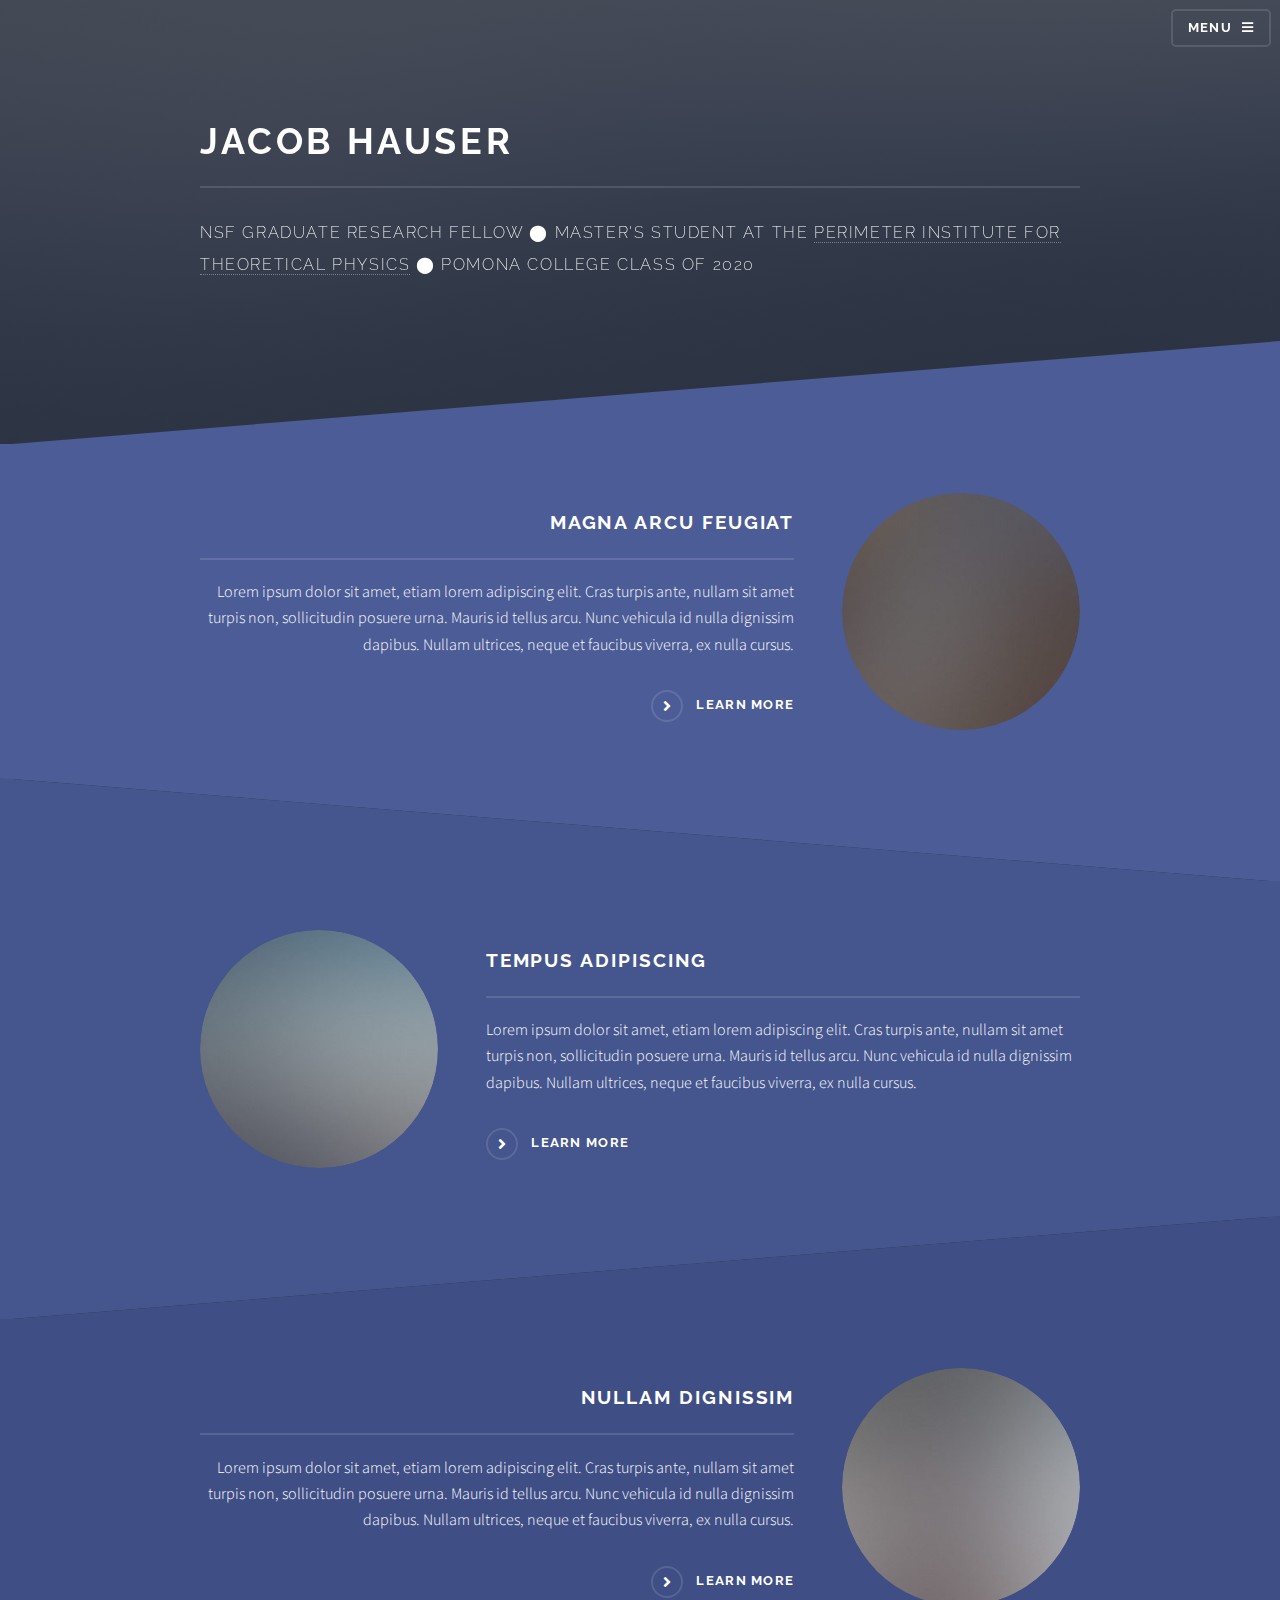
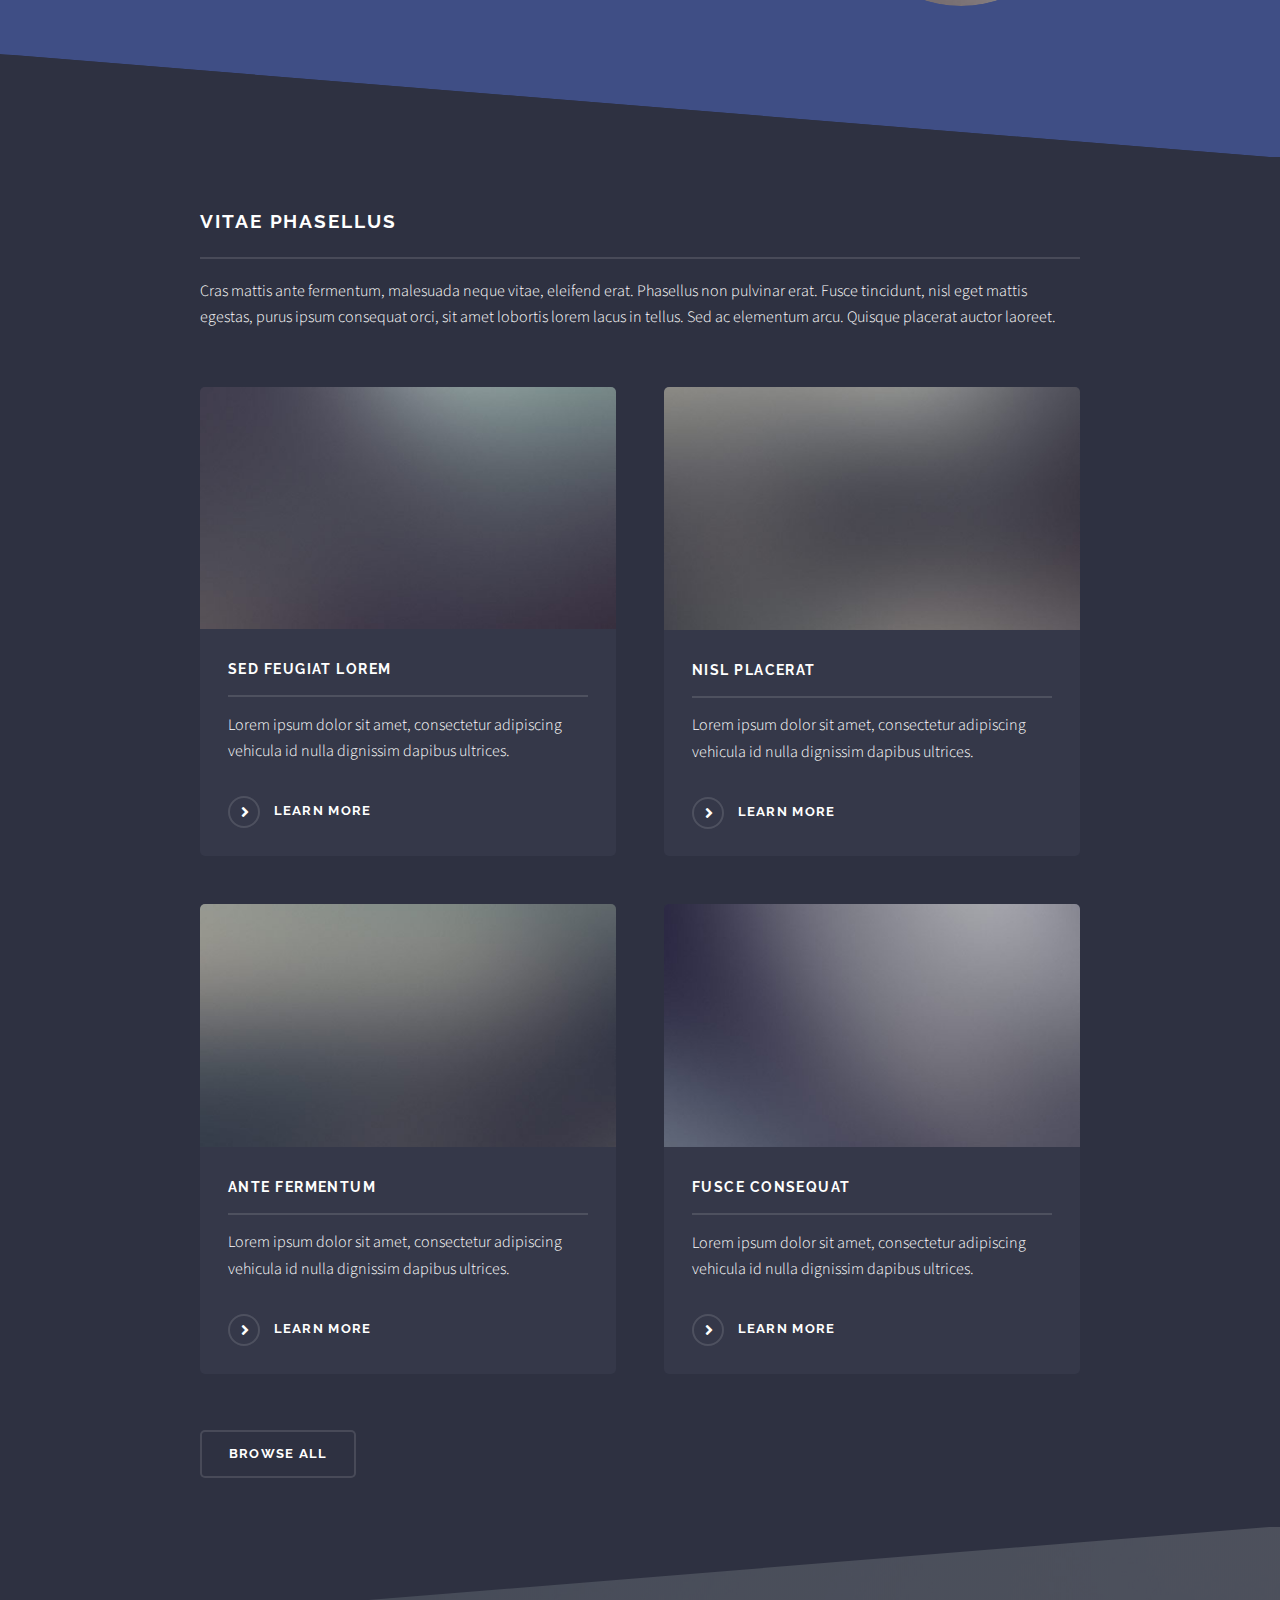
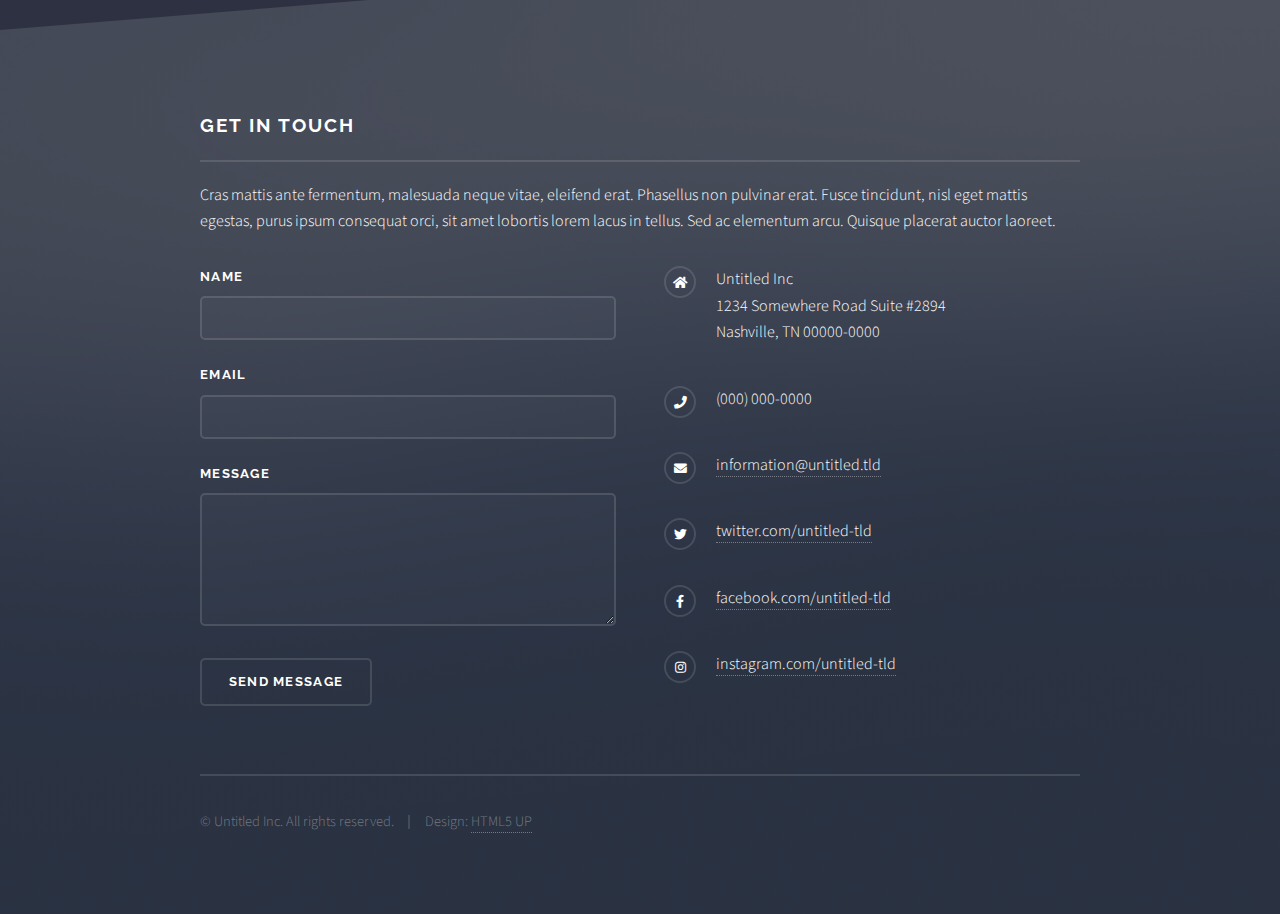
==== commit e8eb37cd: "Title page edits" ====
--- a/index.html
+++ b/index.html
@@ -45,7 +45,7 @@
 						<div class="inner">
                             <!-- <div class="logo"><span class="icon fa-gem"></span></div> -->
 							<h2>Jacob Hauser</h2>
-                            <p>Master's student at the <a href="https://www.perimeterinstitute.ca/">Perimeter Institute for Theoretical Physics</a>, NSF Graduate Research Fellow, and Pomona College Class of 2020, interested in quantum information, quantum matter, and emergent phenomena in many-body systems.</p>
+                            <p>NSF Graduate Research Fellow ⬤ Master's student at the <a href="https://www.perimeterinstitute.ca/">Perimeter Institute for Theoretical Physics</a> ⬤ Pomona College Class of 2020</p>
 						</div>
 					</section>
 
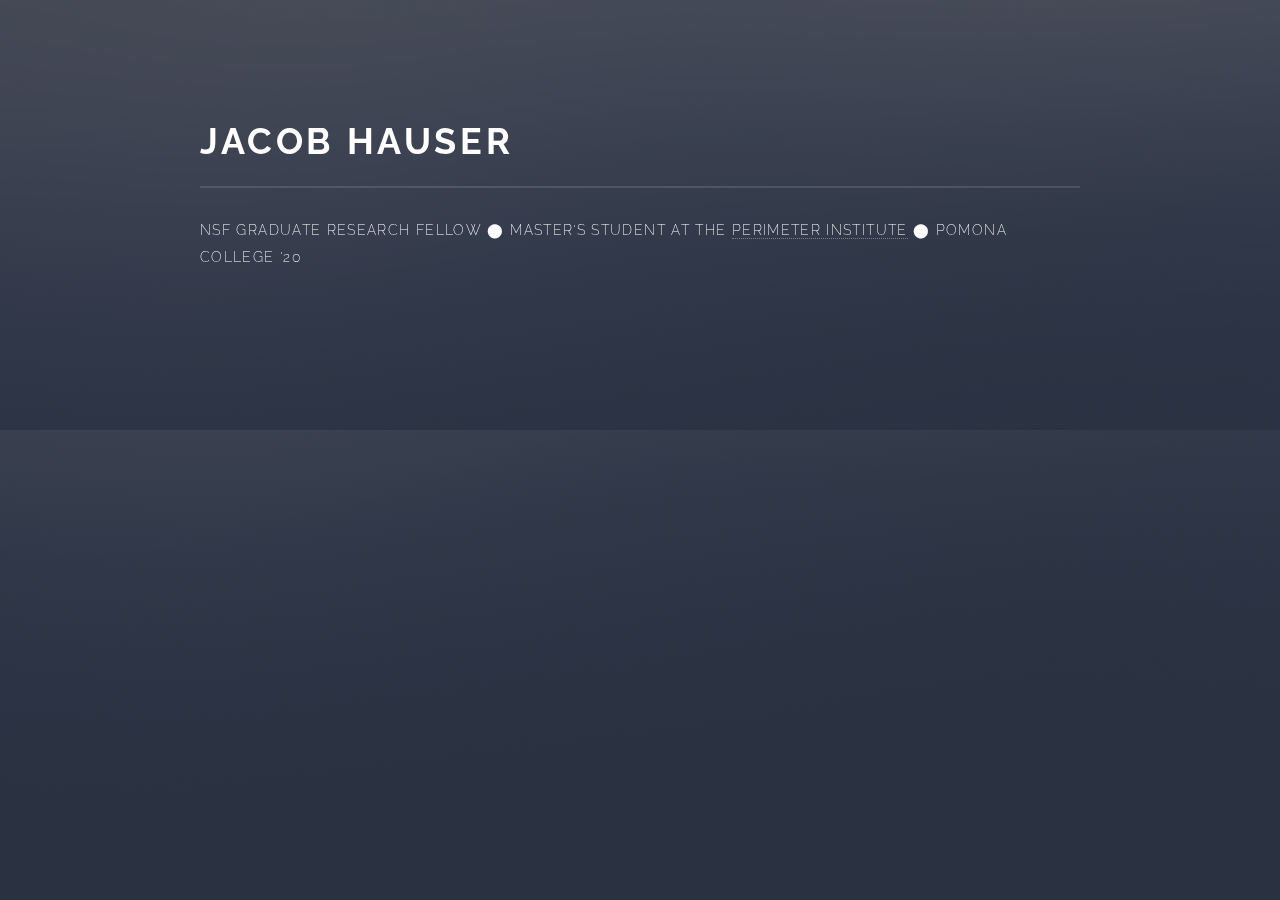
==== commit db88d707: "Page in progress" ====
--- a/index.html
+++ b/index.html
@@ -22,152 +22,16 @@
 				<!-- Header -->
 					<header id="header" class="alt">
 						<h1><a href="index.html">Jacob Hauser</a></h1>
-						<nav>
-							<a href="#menu">Menu</a>
-						</nav>
 					</header>
-
-				<!-- Menu -->
-					<nav id="menu">
-						<div class="inner">
-							<h2>Menu</h2>
-							<ul class="links">
-								<li><a href="index.html">Home</a></li>
-								<li><a href="generic.html">Generic</a></li>
-								<li><a href="elements.html">Elements</a></li>
-							</ul>
-							<a href="#" class="close">Close</a>
-						</div>
-					</nav>
 
 				<!-- Banner -->
 					<section id="banner">
 						<div class="inner">
-                            <!-- <div class="logo"><span class="icon fa-gem"></span></div> -->
 							<h2>Jacob Hauser</h2>
-                            <p>NSF Graduate Research Fellow ⬤ Master's student at the <a href="https://www.perimeterinstitute.ca/">Perimeter Institute for Theoretical Physics</a> ⬤ Pomona College Class of 2020</p>
+                            <p>NSF Graduate Research Fellow ⬤ Master's student at the <a href="https://www.perimeterinstitute.ca/">Perimeter Institute</a> ⬤ Pomona College '20</p>
 						</div>
 					</section>
 
-				<!-- Wrapper -->
-					<section id="wrapper">
-
-						<!-- One -->
-							<section id="one" class="wrapper spotlight style1">
-								<div class="inner">
-									<a href="#" class="image"><img src="images/pic01.jpg" alt="" /></a>
-									<div class="content">
-										<h2 class="major">Magna arcu feugiat</h2>
-										<p>Lorem ipsum dolor sit amet, etiam lorem adipiscing elit. Cras turpis ante, nullam sit amet turpis non, sollicitudin posuere urna. Mauris id tellus arcu. Nunc vehicula id nulla dignissim dapibus. Nullam ultrices, neque et faucibus viverra, ex nulla cursus.</p>
-										<a href="#" class="special">Learn more</a>
-									</div>
-								</div>
-							</section>
-
-						<!-- Two -->
-							<section id="two" class="wrapper alt spotlight style2">
-								<div class="inner">
-									<a href="#" class="image"><img src="images/pic02.jpg" alt="" /></a>
-									<div class="content">
-										<h2 class="major">Tempus adipiscing</h2>
-										<p>Lorem ipsum dolor sit amet, etiam lorem adipiscing elit. Cras turpis ante, nullam sit amet turpis non, sollicitudin posuere urna. Mauris id tellus arcu. Nunc vehicula id nulla dignissim dapibus. Nullam ultrices, neque et faucibus viverra, ex nulla cursus.</p>
-										<a href="#" class="special">Learn more</a>
-									</div>
-								</div>
-							</section>
-
-						<!-- Three -->
-							<section id="three" class="wrapper spotlight style3">
-								<div class="inner">
-									<a href="#" class="image"><img src="images/pic03.jpg" alt="" /></a>
-									<div class="content">
-										<h2 class="major">Nullam dignissim</h2>
-										<p>Lorem ipsum dolor sit amet, etiam lorem adipiscing elit. Cras turpis ante, nullam sit amet turpis non, sollicitudin posuere urna. Mauris id tellus arcu. Nunc vehicula id nulla dignissim dapibus. Nullam ultrices, neque et faucibus viverra, ex nulla cursus.</p>
-										<a href="#" class="special">Learn more</a>
-									</div>
-								</div>
-							</section>
-
-						<!-- Four -->
-							<section id="four" class="wrapper alt style1">
-								<div class="inner">
-									<h2 class="major">Vitae phasellus</h2>
-									<p>Cras mattis ante fermentum, malesuada neque vitae, eleifend erat. Phasellus non pulvinar erat. Fusce tincidunt, nisl eget mattis egestas, purus ipsum consequat orci, sit amet lobortis lorem lacus in tellus. Sed ac elementum arcu. Quisque placerat auctor laoreet.</p>
-									<section class="features">
-										<article>
-											<a href="#" class="image"><img src="images/pic04.jpg" alt="" /></a>
-											<h3 class="major">Sed feugiat lorem</h3>
-											<p>Lorem ipsum dolor sit amet, consectetur adipiscing vehicula id nulla dignissim dapibus ultrices.</p>
-											<a href="#" class="special">Learn more</a>
-										</article>
-										<article>
-											<a href="#" class="image"><img src="images/pic05.jpg" alt="" /></a>
-											<h3 class="major">Nisl placerat</h3>
-											<p>Lorem ipsum dolor sit amet, consectetur adipiscing vehicula id nulla dignissim dapibus ultrices.</p>
-											<a href="#" class="special">Learn more</a>
-										</article>
-										<article>
-											<a href="#" class="image"><img src="images/pic06.jpg" alt="" /></a>
-											<h3 class="major">Ante fermentum</h3>
-											<p>Lorem ipsum dolor sit amet, consectetur adipiscing vehicula id nulla dignissim dapibus ultrices.</p>
-											<a href="#" class="special">Learn more</a>
-										</article>
-										<article>
-											<a href="#" class="image"><img src="images/pic07.jpg" alt="" /></a>
-											<h3 class="major">Fusce consequat</h3>
-											<p>Lorem ipsum dolor sit amet, consectetur adipiscing vehicula id nulla dignissim dapibus ultrices.</p>
-											<a href="#" class="special">Learn more</a>
-										</article>
-									</section>
-									<ul class="actions">
-										<li><a href="#" class="button">Browse All</a></li>
-									</ul>
-								</div>
-							</section>
-
-					</section>
-
-				<!-- Footer -->
-					<section id="footer">
-						<div class="inner">
-							<h2 class="major">Get in touch</h2>
-							<p>Cras mattis ante fermentum, malesuada neque vitae, eleifend erat. Phasellus non pulvinar erat. Fusce tincidunt, nisl eget mattis egestas, purus ipsum consequat orci, sit amet lobortis lorem lacus in tellus. Sed ac elementum arcu. Quisque placerat auctor laoreet.</p>
-							<form method="post" action="#">
-								<div class="fields">
-									<div class="field">
-										<label for="name">Name</label>
-										<input type="text" name="name" id="name" />
-									</div>
-									<div class="field">
-										<label for="email">Email</label>
-										<input type="email" name="email" id="email" />
-									</div>
-									<div class="field">
-										<label for="message">Message</label>
-										<textarea name="message" id="message" rows="4"></textarea>
-									</div>
-								</div>
-								<ul class="actions">
-									<li><input type="submit" value="Send Message" /></li>
-								</ul>
-							</form>
-							<ul class="contact">
-								<li class="icon solid fa-home">
-									Untitled Inc<br />
-									1234 Somewhere Road Suite #2894<br />
-									Nashville, TN 00000-0000
-								</li>
-								<li class="icon solid fa-phone">(000) 000-0000</li>
-								<li class="icon solid fa-envelope"><a href="#">information@untitled.tld</a></li>
-								<li class="icon brands fa-twitter"><a href="#">twitter.com/untitled-tld</a></li>
-								<li class="icon brands fa-facebook-f"><a href="#">facebook.com/untitled-tld</a></li>
-								<li class="icon brands fa-instagram"><a href="#">instagram.com/untitled-tld</a></li>
-							</ul>
-							<ul class="copyright">
-								<li>&copy; Untitled Inc. All rights reserved.</li><li>Design: <a href="http://html5up.net">HTML5 UP</a></li>
-							</ul>
-						</div>
-					</section>
 
 			</div>
 
--- a/assets/css/main.css
+++ b/assets/css/main.css
@@ -3454,7 +3454,7 @@
 			filter: blur(0);
 			opacity: 1;
 			font-family: Raleway, Helvetica, sans-serif;
-			font-size: 1em;
+			font-size: 0.85em;
 			font-weight: 200;
 			letter-spacing: 0.1em;
 			line-height: 2;
@@ -4153,4 +4153,4 @@
 			padding: 2em 1.5em 0.1em 1.5em ;
 		}
 
-	}+	}
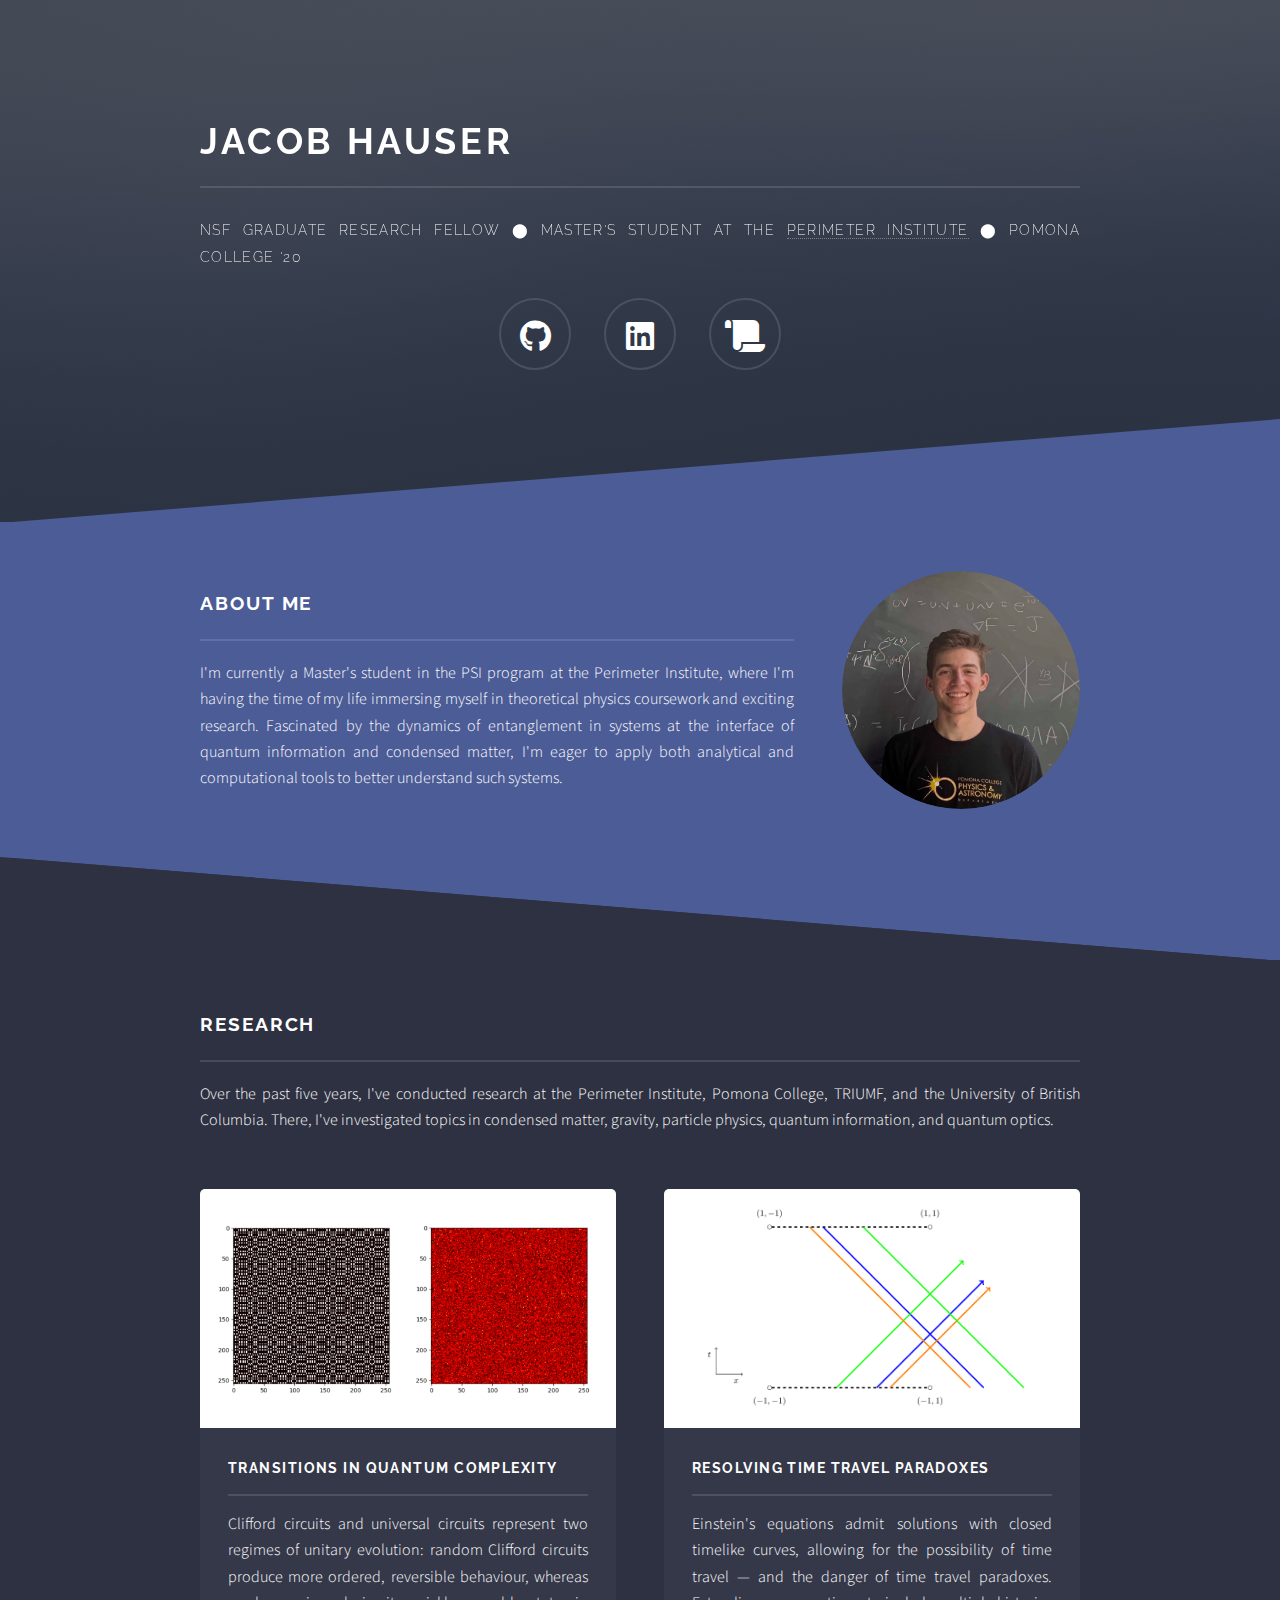
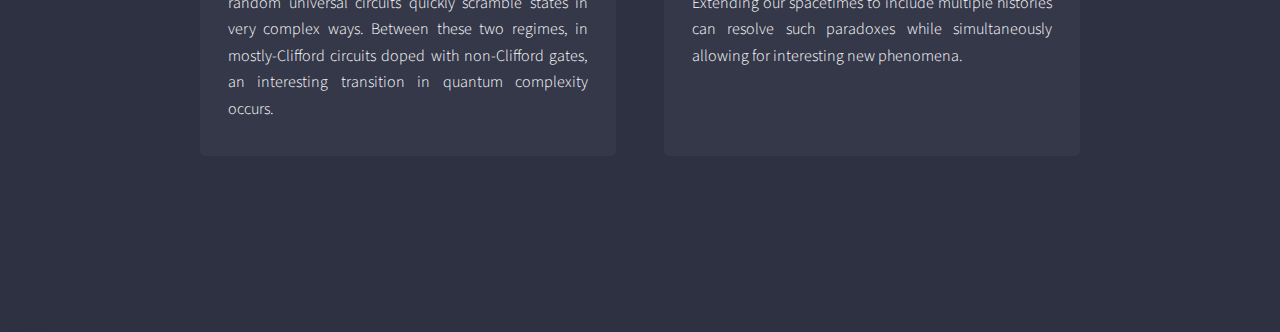
==== commit b7e7de64: "Bare bones content added" ====
--- a/index.html
+++ b/index.html
@@ -24,16 +24,54 @@
 						<h1><a href="index.html">Jacob Hauser</a></h1>
 					</header>
 
+			
 				<!-- Banner -->
 					<section id="banner">
 						<div class="inner">
 							<h2>Jacob Hauser</h2>
                             <p>NSF Graduate Research Fellow ⬤ Master's student at the <a href="https://www.perimeterinstitute.ca/">Perimeter Institute</a> ⬤ Pomona College '20</p>
+                            <div class="logo">
+                                <a href="https://github.com/jahauser" style="border-bottom-color: transparent;"><i class="fab fa-github"></i></a> 
+                                <a href="https://www.linkedin.com/in/jakehauser/" style="border-bottom-color: transparent;"><i class="fab fa-linkedin"></i></a>
+                                <a href="https://arxiv.org/a/hauser_j_1.html" style="border-bottom-color: transparent;"><i class="fas fa-scroll"></i></a>
+                            </div>
 						</div>
 					</section>
 
+				<!-- Wrapper -->
+					<section id="wrapper">
 
-			</div>
+						<!-- One -->
+							<section id="one" class="wrapper spotlight style1">
+								<div class="inner">
+									<a href="#" class="image"><img src="images/bio_photo.jpeg" alt="" /></a>
+									<div class="content">
+										<h2 class="major">About Me</h2>
+										<p>I'm currently a Master's student in the PSI program at the Perimeter Institute, where I'm having the time of my life immersing myself in theoretical physics coursework and exciting research. Fascinated by the dynamics of entanglement in systems at the interface of quantum information and condensed matter, I'm eager to apply both analytical and computational tools to better understand such systems.</p>
+									</div>
+								</div>
+							</section>
+
+                    <!-- Four -->
+							<section id="four" class="wrapper alt style1">
+								<div class="inner">
+									<h2 class="major">Research</h2>
+									<p>Over the past five years, I've conducted research at the Perimeter Institute, Pomona College, TRIUMF, and the University of British Columbia. There, I've investigated topics in condensed matter, gravity, particle physics, quantum information, and quantum optics.</p>
+									<section class="features">
+										<article>
+											<a href="#" class="image"><img src="images/circuit_website_pic.jpg" alt="" /></a>
+											<h3 class="major">Transitions in Quantum Complexity</h3>
+											<p>Clifford circuits and universal circuits represent two regimes of unitary evolution: random Clifford circuits produce more ordered, reversible behaviour, whereas random universal circuits quickly scramble states in very complex ways. Between these two regimes, in mostly-Clifford circuits doped with non-Clifford gates, an interesting transition in quantum complexity occurs.</p>
+										</article>
+										<article>
+											<a href="#" class="image"><img src="images/time_travel_website_pic.jpg" alt="" /></a>
+                                            <h3 class="major">Resolving Time Travel Paradoxes</h3>
+											<p>Einstein's equations admit solutions with closed timelike curves, allowing for the possibility of time travel — and the danger of time travel paradoxes. Extending our spacetimes to include multiple histories can resolve such paradoxes while simultaneously allowing for interesting new phenomena.</p>
+										</article>
+								</div>
+							</section>
+
+					</section>
 
 		<!-- Scripts -->
 			<script src="assets/js/jquery.min.js"></script>
--- a/assets/css/main.css
+++ b/assets/css/main.css
@@ -23,7 +23,10 @@
 	border: 0;
 	font-size: 100%;
 	font: inherit;
-	vertical-align: baseline;}
+	vertical-align: baseline;
+    text-align: justify;
+    text-justify: inter-word;
+}
 
 article, aside, details, figcaption, figure,
 footer, header, hgroup, menu, nav, section {
@@ -3397,9 +3400,10 @@
 			transform: translateY(0);
 			opacity: 1;
 			margin: 0 0 1.3em 0;
-		}
-
-			#banner .logo .icon {
+            text-align: center;
+		}
+
+			#banner .logo .fas {
 				border-radius: 100%;
 				border: solid 2px rgba(255, 255, 255, 0.125);
 				cursor: default;
@@ -3409,6 +3413,21 @@
 				line-height: 2.25em;
 				text-align: center;
 				width: 2.25em;
+                margin-left: 15px;
+                margin-right: 15px;
+			}
+			#banner .logo .fab {
+				border-radius: 100%;
+				border: solid 2px rgba(255, 255, 255, 0.125);
+				cursor: default;
+				display: inline-block;
+				font-size: 2em;
+				height: 2.25em;
+				line-height: 2.25em;
+				text-align: center;
+				width: 2.25em;
+                margin-left: 15px;
+                margin-right: 15px;
 			}
 
 		#banner h2 {
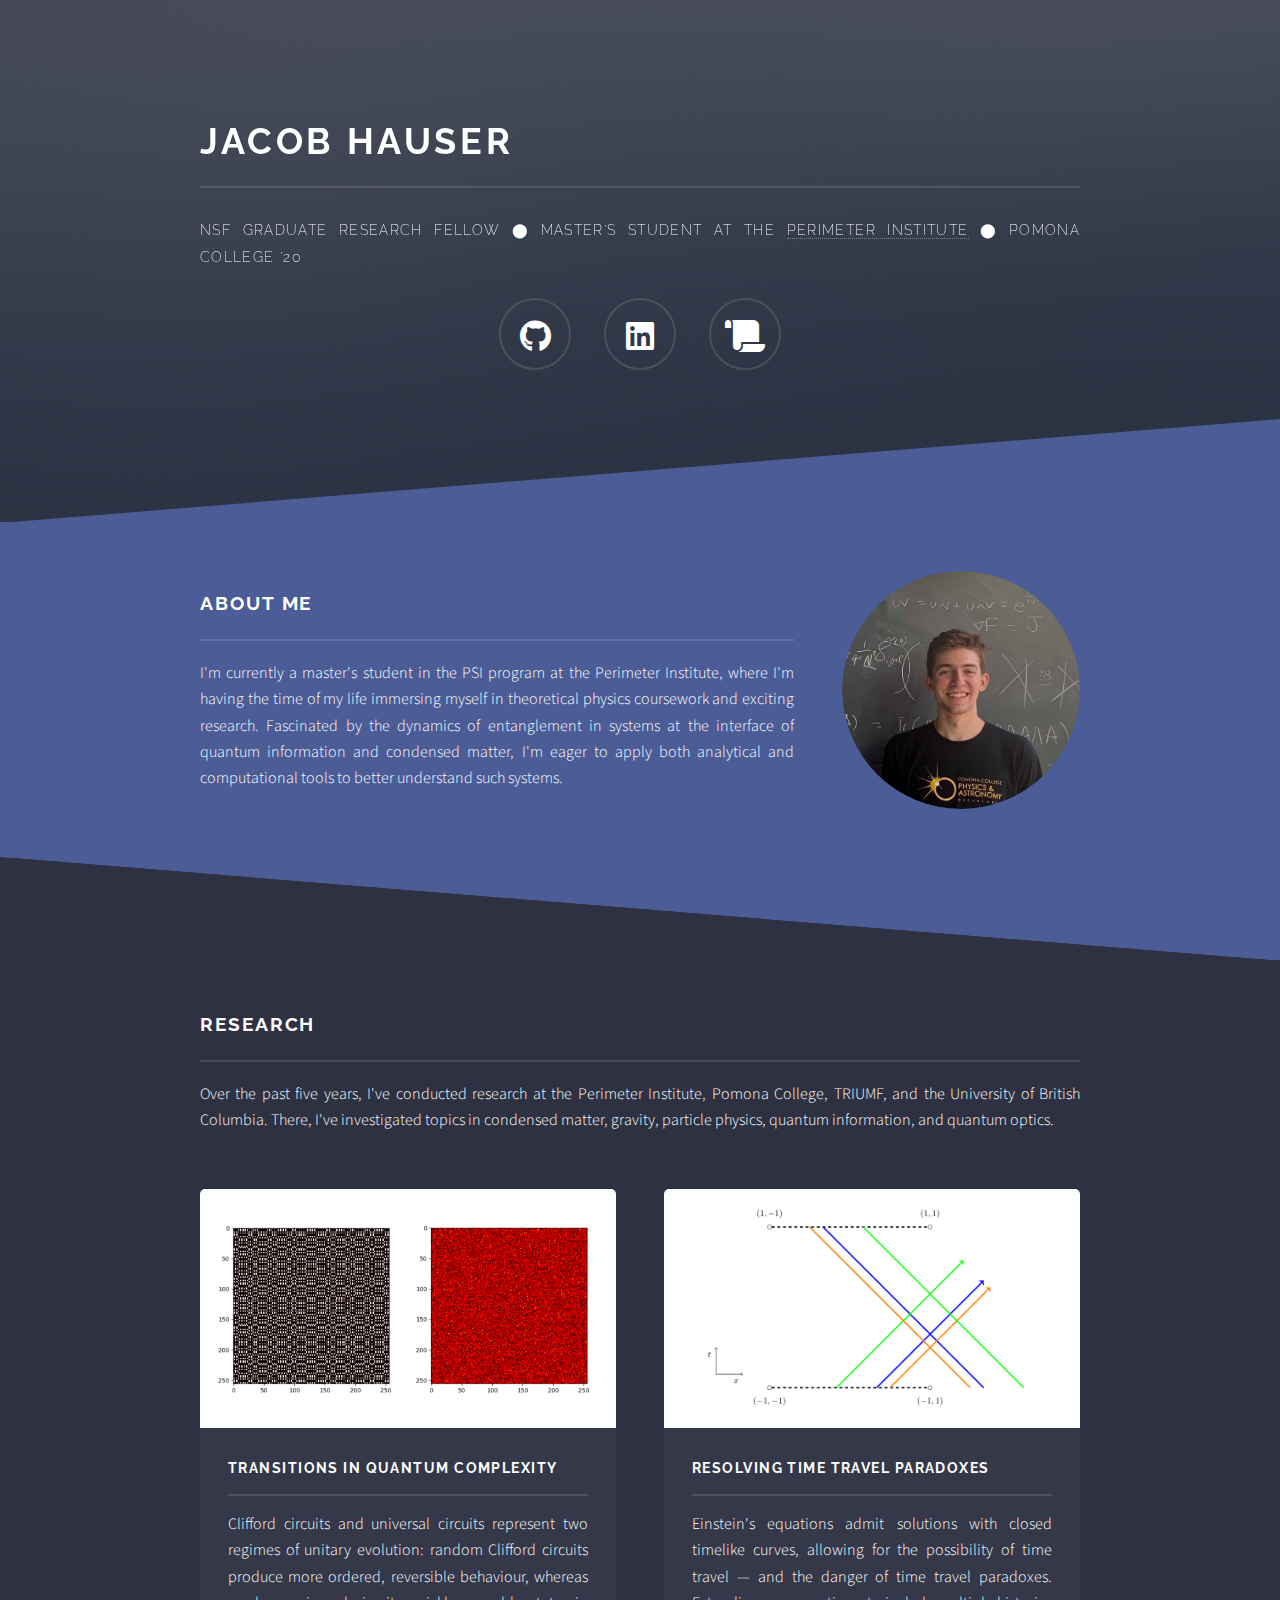
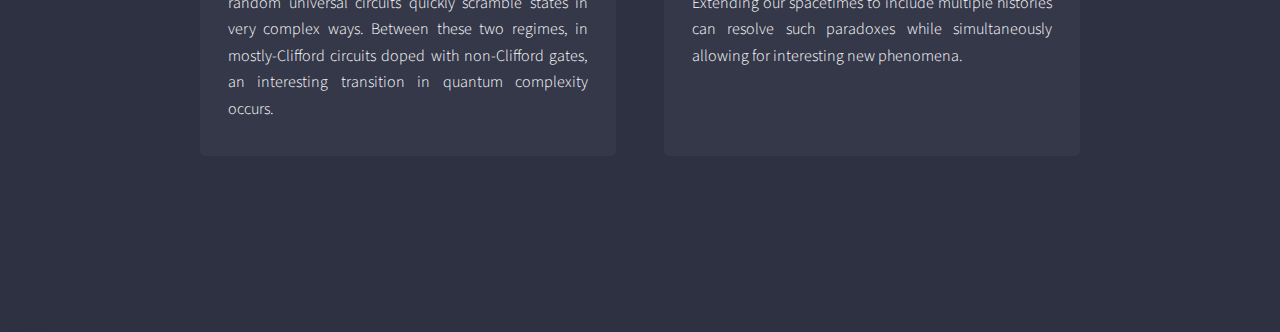
==== commit 9026c66d: "Minor change Master's --> master's" ====
--- a/index.html
+++ b/index.html
@@ -47,7 +47,7 @@
 									<a href="#" class="image"><img src="images/bio_photo.jpeg" alt="" /></a>
 									<div class="content">
 										<h2 class="major">About Me</h2>
-										<p>I'm currently a Master's student in the PSI program at the Perimeter Institute, where I'm having the time of my life immersing myself in theoretical physics coursework and exciting research. Fascinated by the dynamics of entanglement in systems at the interface of quantum information and condensed matter, I'm eager to apply both analytical and computational tools to better understand such systems.</p>
+										<p>I'm currently a master's student in the PSI program at the Perimeter Institute, where I'm having the time of my life immersing myself in theoretical physics coursework and exciting research. Fascinated by the dynamics of entanglement in systems at the interface of quantum information and condensed matter, I'm eager to apply both analytical and computational tools to better understand such systems.</p>
 									</div>
 								</div>
 							</section>
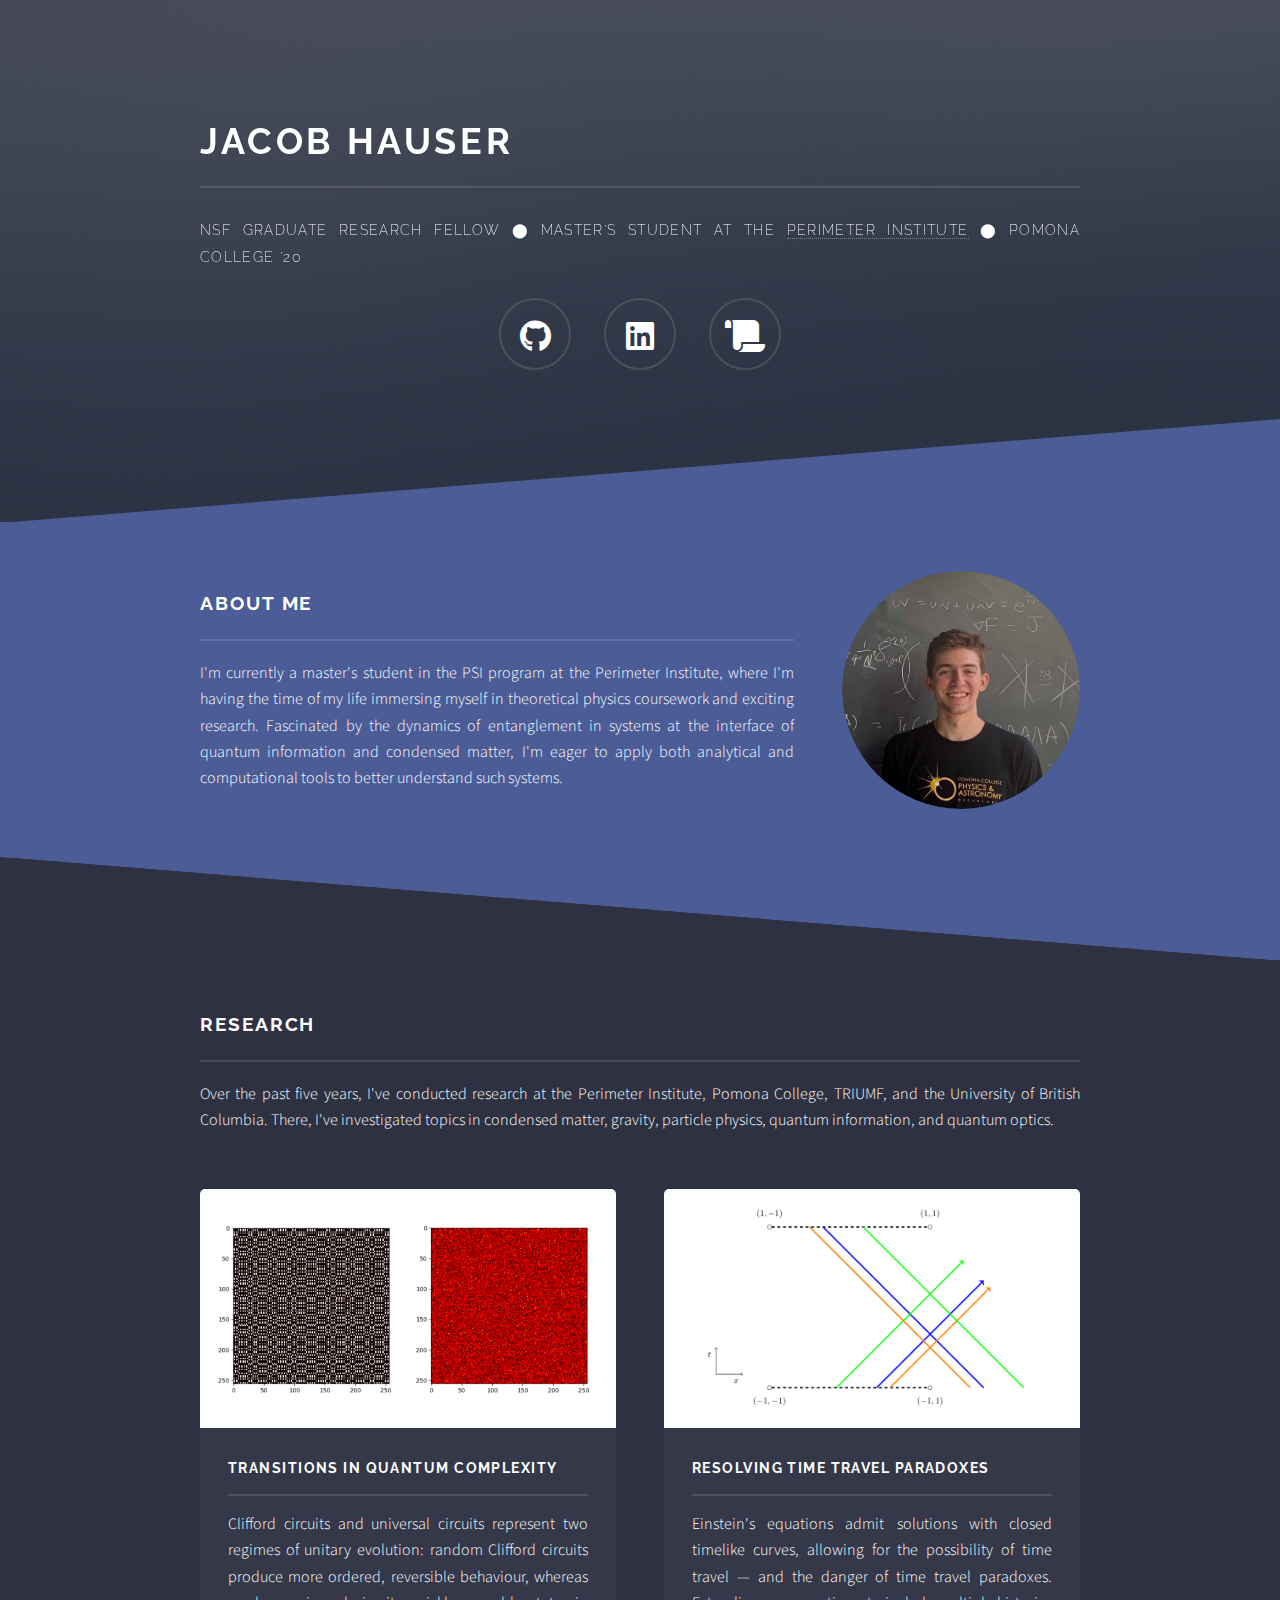
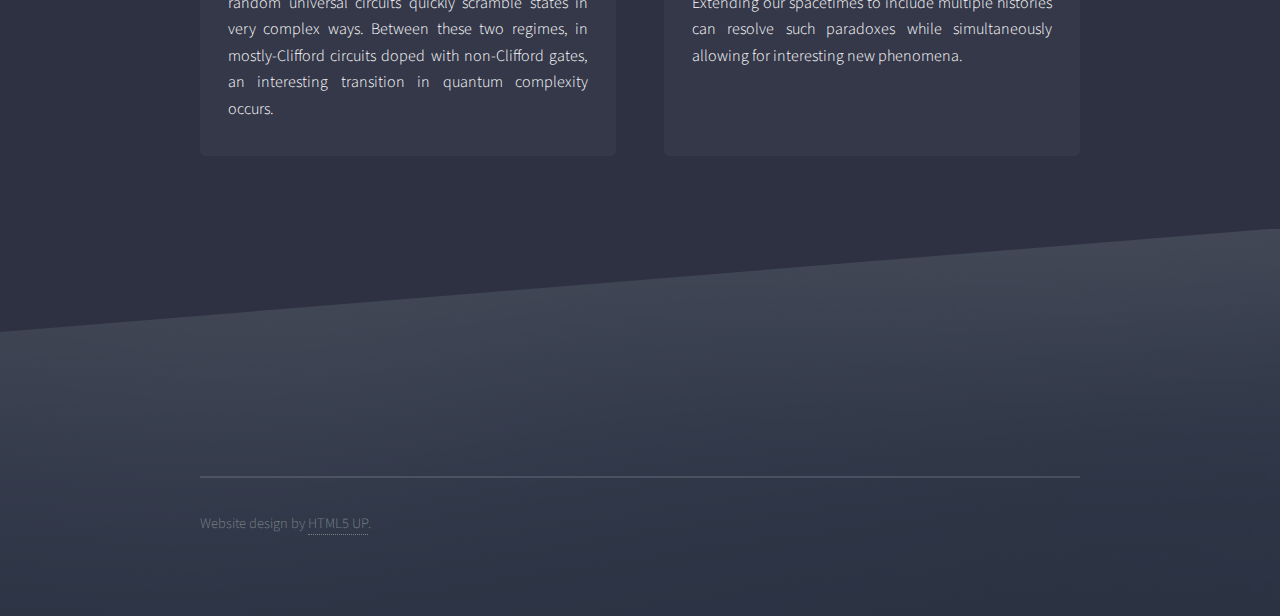
==== commit 895951d3: "Re-added attribution" ====
--- a/index.html
+++ b/index.html
@@ -73,6 +73,17 @@
 
 					</section>
 
+				<!-- Footer -->
+					<section id="footer">
+						<div class="inner">
+							<ul class="copyright">
+                                <!--<li>&copy; Untitled Inc. All rights reserved.</li><li>Design: <a href="http://html5up.net">HTML5 UP</a></li> -->
+                                <li>Website design by <a href="http://html5up.net">HTML5 UP</a>.</li>
+							</ul>
+						</div>
+					</section>
+
+			</div>
 		<!-- Scripts -->
 			<script src="assets/js/jquery.min.js"></script>
 			<script src="assets/js/jquery.scrollex.min.js"></script>
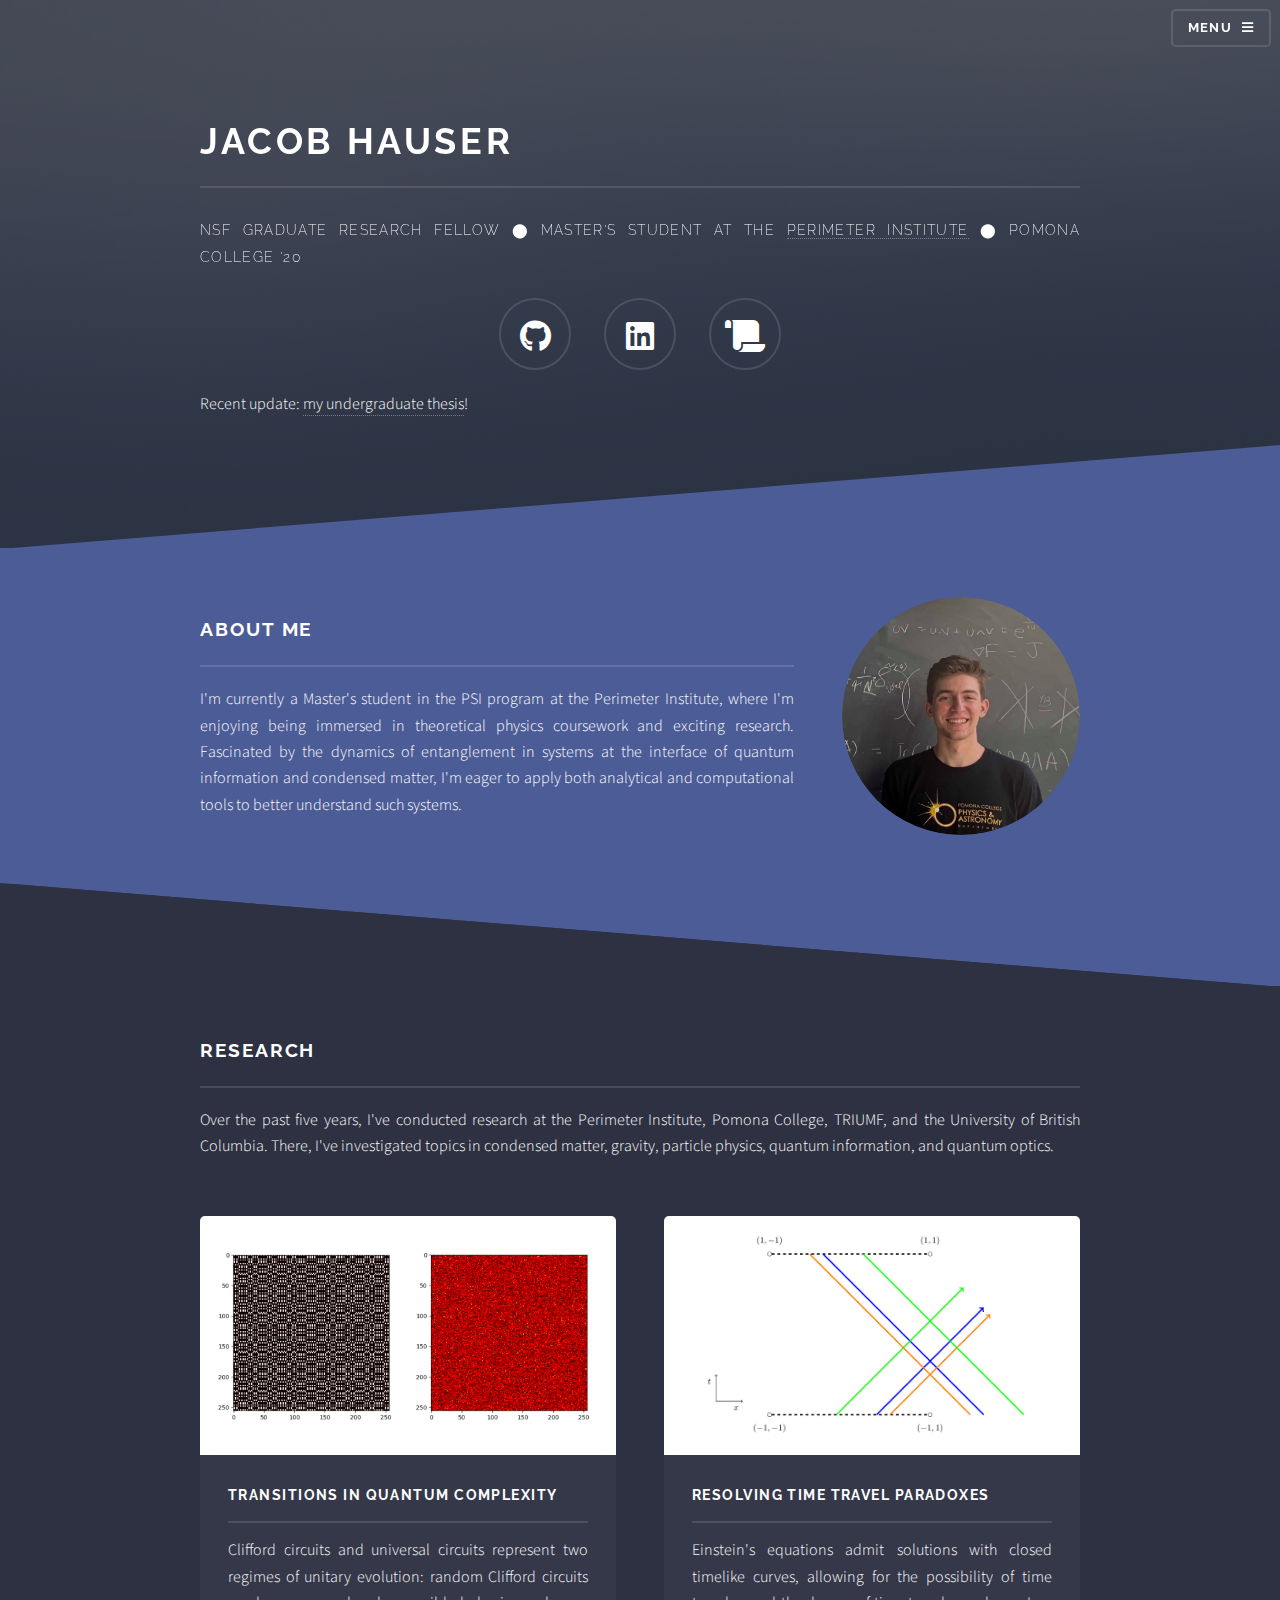
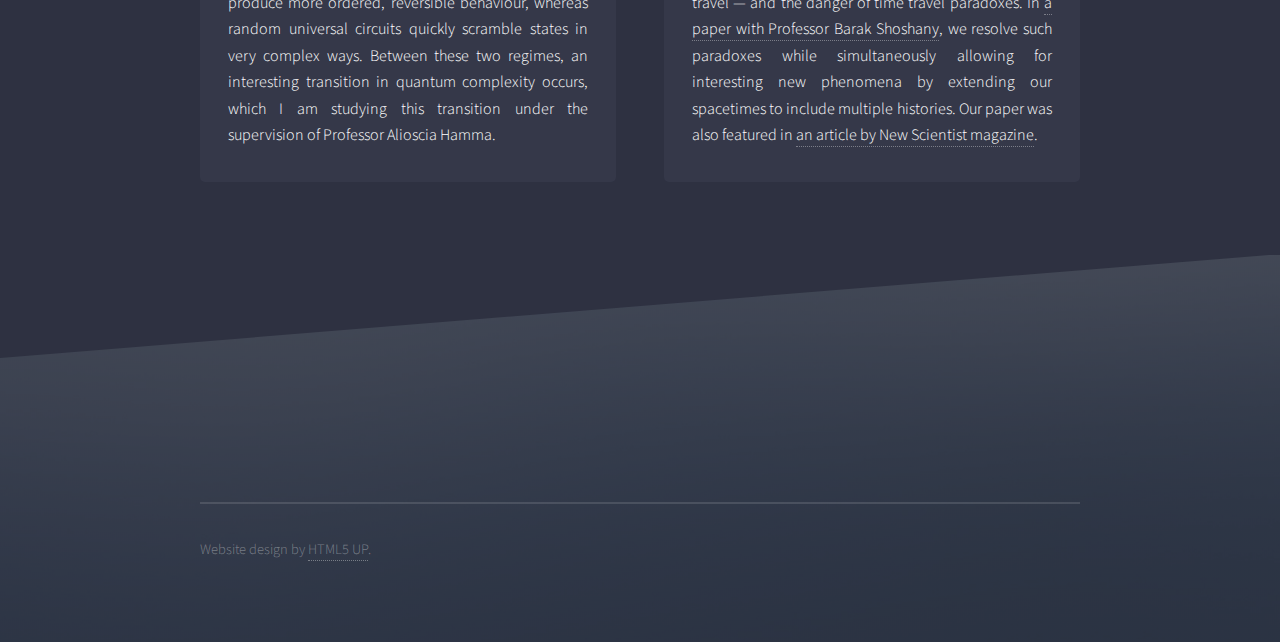
==== commit 56a92661: "Added CV, thesis, and updated some language" ====
--- a/index.html
+++ b/index.html
@@ -22,9 +22,25 @@
 				<!-- Header -->
 					<header id="header" class="alt">
 						<h1><a href="index.html">Jacob Hauser</a></h1>
+						<nav>
+							<a href="#menu">Menu</a>
+						</nav>
 					</header>
 
-			
+				<!-- Menu -->
+					<nav id="menu">
+						<div class="inner">
+							<h2>Menu</h2>
+							<ul class="links">
+								<li><a href="index.html">Home</a></li>
+								<li><a href="jahauser_cv.pdf">Curriculum Vitae</a></li>
+                                <!-- <li><a href="research.html">Research</a></li> -->
+                                <!-- <li><a href="projects.html">Computational Projects</a></li> -->
+							</ul>
+							<a href="#" class="close">Close</a>
+						</div>
+					</nav>
+
 				<!-- Banner -->
 					<section id="banner">
 						<div class="inner">
@@ -35,6 +51,7 @@
                                 <a href="https://www.linkedin.com/in/jakehauser/" style="border-bottom-color: transparent;"><i class="fab fa-linkedin"></i></a>
                                 <a href="https://arxiv.org/a/hauser_j_1.html" style="border-bottom-color: transparent;"><i class="fas fa-scroll"></i></a>
                             </div>
+                            Recent update: <a href="jahauser_thesis.pdf">my undergraduate thesis</a>! 
 						</div>
 					</section>
 
@@ -47,7 +64,8 @@
 									<a href="#" class="image"><img src="images/bio_photo.jpeg" alt="" /></a>
 									<div class="content">
 										<h2 class="major">About Me</h2>
-										<p>I'm currently a master's student in the PSI program at the Perimeter Institute, where I'm having the time of my life immersing myself in theoretical physics coursework and exciting research. Fascinated by the dynamics of entanglement in systems at the interface of quantum information and condensed matter, I'm eager to apply both analytical and computational tools to better understand such systems.</p>
+										<p>I'm currently a Master's student in the PSI program at the Perimeter Institute, where I'm enjoying being immersed in theoretical physics coursework and exciting research. Fascinated by the dynamics of entanglement in systems at the interface of quantum information and condensed matter, I'm eager to apply both analytical and computational tools to better understand such systems.</p>
+                                        <!-- <a href="about.html" class="special">Learn more</a> -->
 									</div>
 								</div>
 							</section>
@@ -61,20 +79,26 @@
 										<article>
 											<a href="#" class="image"><img src="images/circuit_website_pic.jpg" alt="" /></a>
 											<h3 class="major">Transitions in Quantum Complexity</h3>
-											<p>Clifford circuits and universal circuits represent two regimes of unitary evolution: random Clifford circuits produce more ordered, reversible behaviour, whereas random universal circuits quickly scramble states in very complex ways. Between these two regimes, in mostly-Clifford circuits doped with non-Clifford gates, an interesting transition in quantum complexity occurs.</p>
+											<p>Clifford circuits and universal circuits represent two regimes of unitary evolution: random Clifford circuits produce more ordered, reversible behaviour, whereas random universal circuits quickly scramble states in very complex ways. Between these two regimes, an interesting transition in quantum complexity occurs, which I am studying this transition under the supervision of Professor Alioscia Hamma.</p>
+                                            <!-- <a href="#" class="special">Learn more</a> -->
 										</article>
 										<article>
 											<a href="#" class="image"><img src="images/time_travel_website_pic.jpg" alt="" /></a>
                                             <h3 class="major">Resolving Time Travel Paradoxes</h3>
-											<p>Einstein's equations admit solutions with closed timelike curves, allowing for the possibility of time travel — and the danger of time travel paradoxes. Extending our spacetimes to include multiple histories can resolve such paradoxes while simultaneously allowing for interesting new phenomena.</p>
+                                            <p>Einstein's equations admit solutions with closed timelike curves, allowing for the possibility of time travel — and the danger of time travel paradoxes. In <a href="https://journals.aps.org/prd/abstract/10.1103/PhysRevD.102.064062">a paper with Professor Barak Shoshany</a>, we resolve such paradoxes while simultaneously allowing for interesting new phenomena by extending our spacetimes to include multiple histories. Our paper was also featured in <a href="https://www.newscientist.com/article/2227304-time-travel-without-paradoxes-is-possible-with-many-parallel-timelines/">an article by New Scientist magazine</a>.</p>
+                                            <!-- <a href="#" class="special">Learn more</a> -->
 										</article>
+                                    <!-- <ul class="actions"> -->
+                                        <!-- <li><a href="#" class="button">Browse All</a></li> -->
+                                    <!-- </ul> -->
 								</div>
 							</section>
 
 					</section>
 
+	
 				<!-- Footer -->
-					<section id="footer">
+                	<section id="footer">
 						<div class="inner">
 							<ul class="copyright">
                                 <!--<li>&copy; Untitled Inc. All rights reserved.</li><li>Design: <a href="http://html5up.net">HTML5 UP</a></li> -->
@@ -84,6 +108,7 @@
 					</section>
 
 			</div>
+
 		<!-- Scripts -->
 			<script src="assets/js/jquery.min.js"></script>
 			<script src="assets/js/jquery.scrollex.min.js"></script>
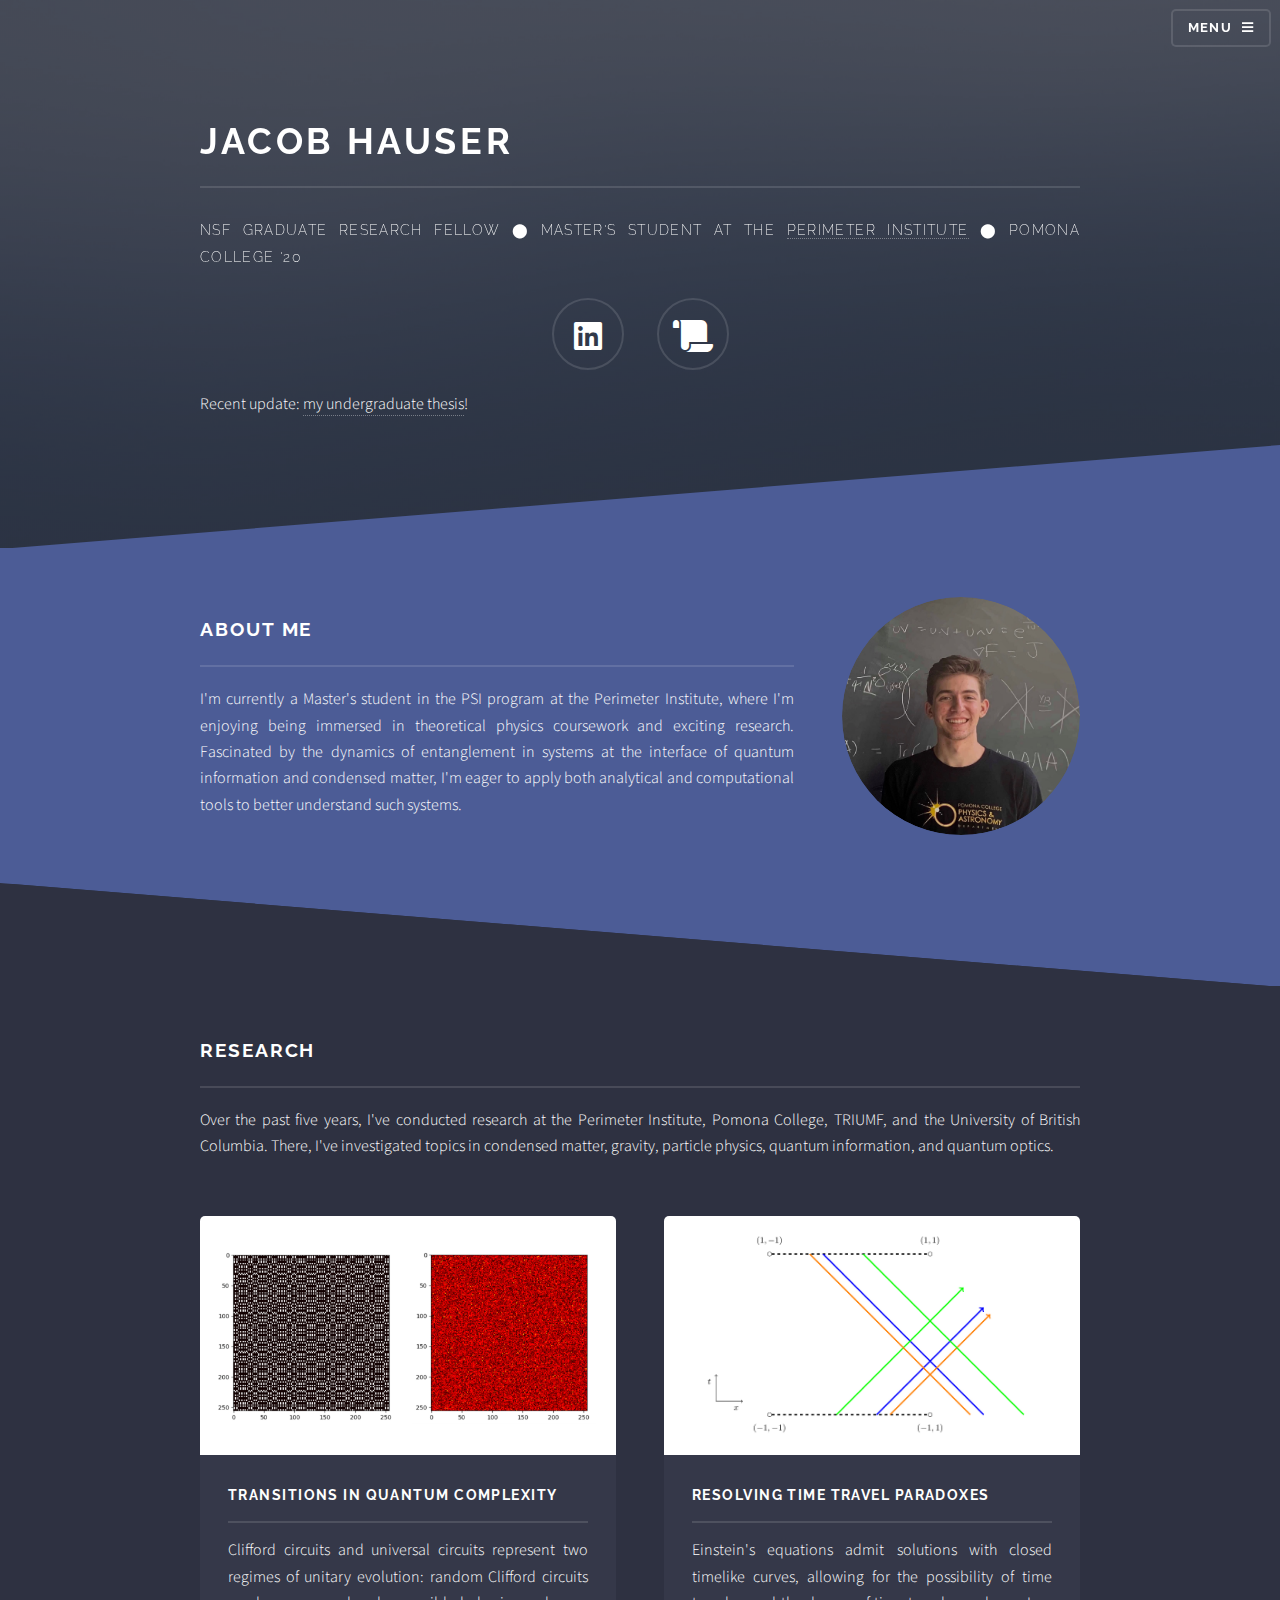
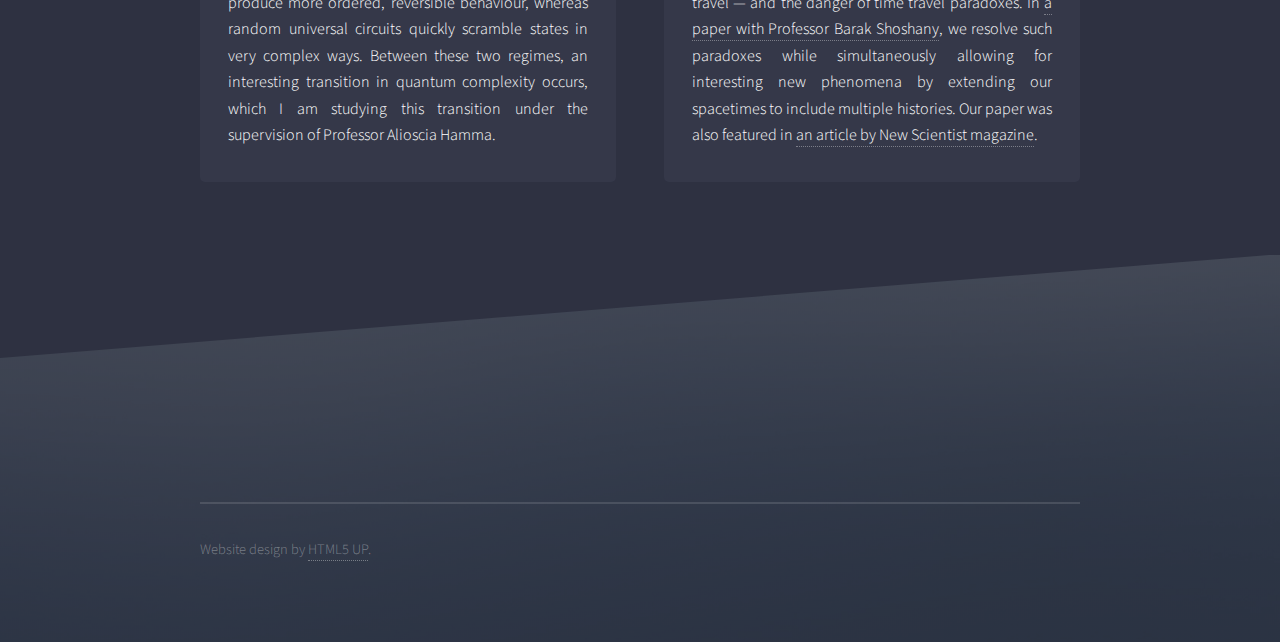
==== commit 5674aa9a: "removed link to github temporarily while cleaning up github" ====
--- a/index.html
+++ b/index.html
@@ -47,7 +47,7 @@
 							<h2>Jacob Hauser</h2>
                             <p>NSF Graduate Research Fellow ⬤ Master's student at the <a href="https://www.perimeterinstitute.ca/">Perimeter Institute</a> ⬤ Pomona College '20</p>
                             <div class="logo">
-                                <a href="https://github.com/jahauser" style="border-bottom-color: transparent;"><i class="fab fa-github"></i></a> 
+                                <!-- <a href="https://github.com/jahauser" style="border-bottom-color: transparent;"><i class="fab fa-github"></i></a> -->
                                 <a href="https://www.linkedin.com/in/jakehauser/" style="border-bottom-color: transparent;"><i class="fab fa-linkedin"></i></a>
                                 <a href="https://arxiv.org/a/hauser_j_1.html" style="border-bottom-color: transparent;"><i class="fas fa-scroll"></i></a>
                             </div>
